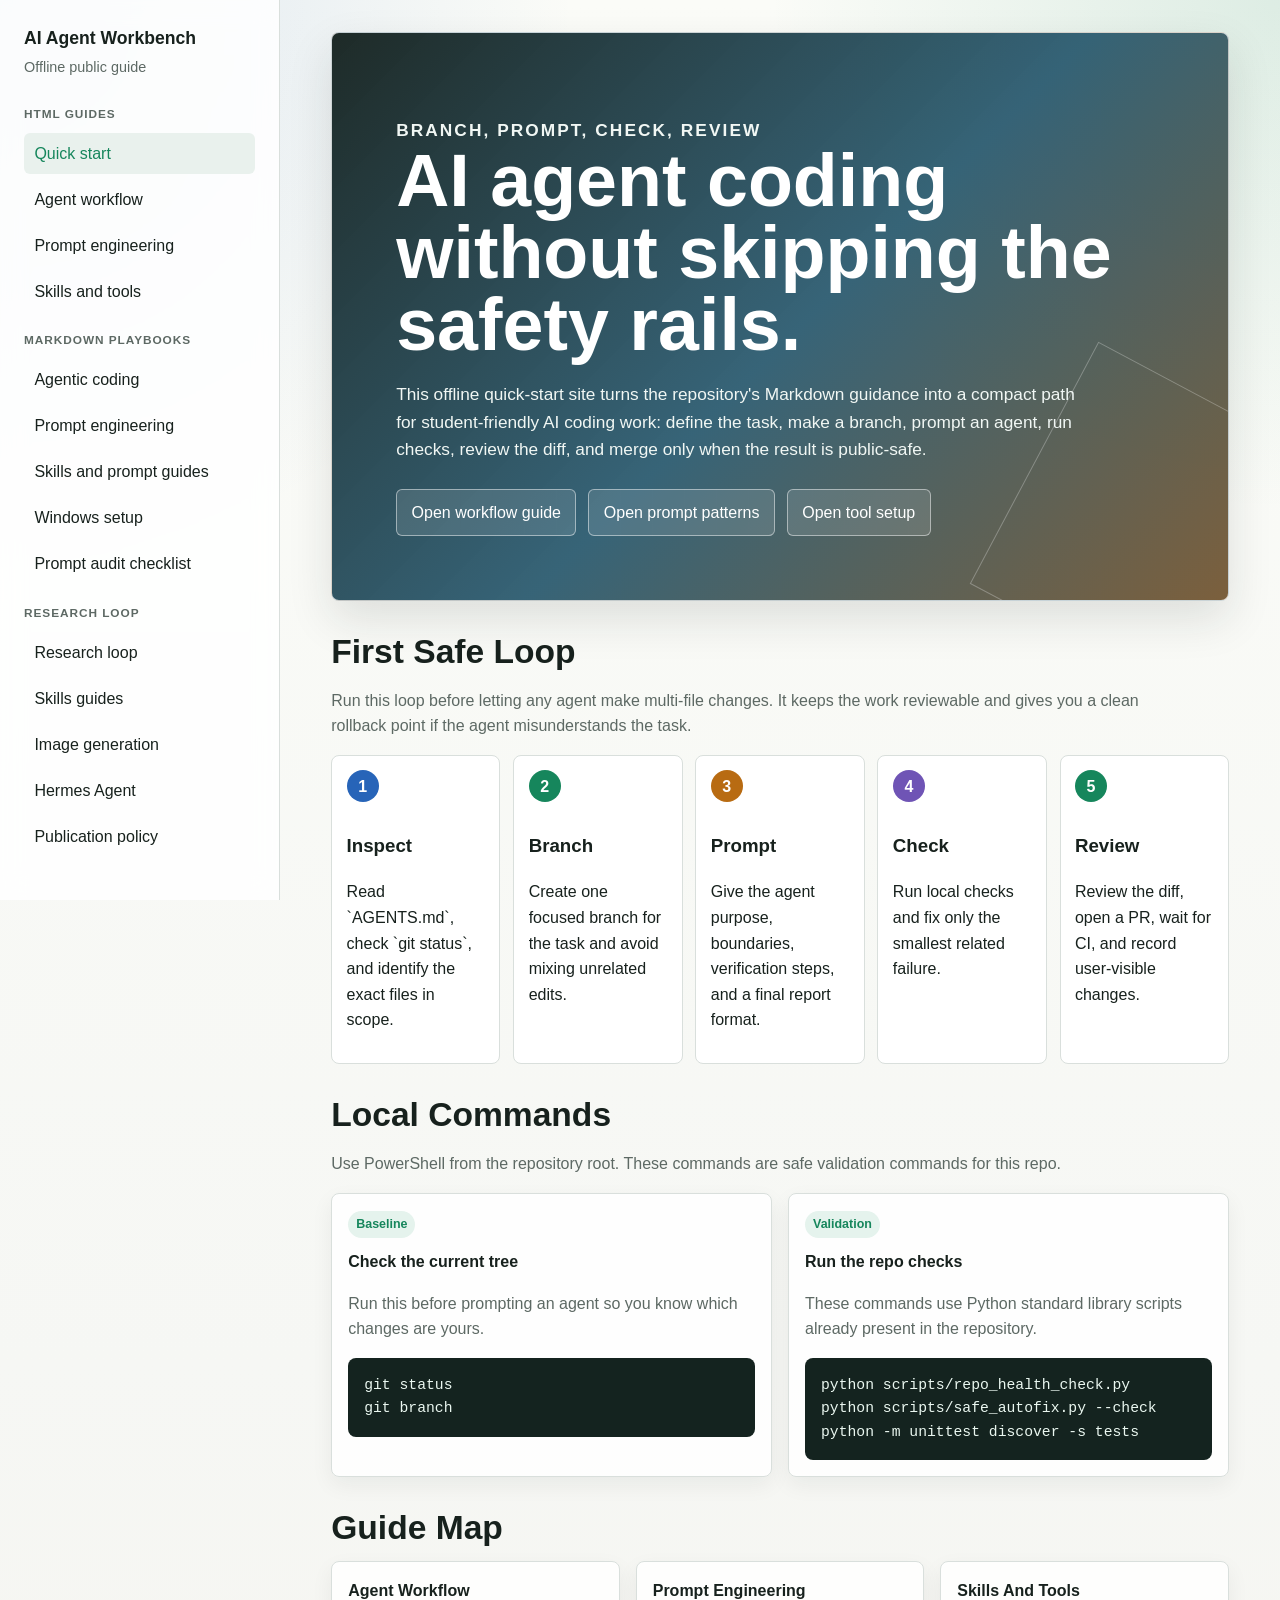
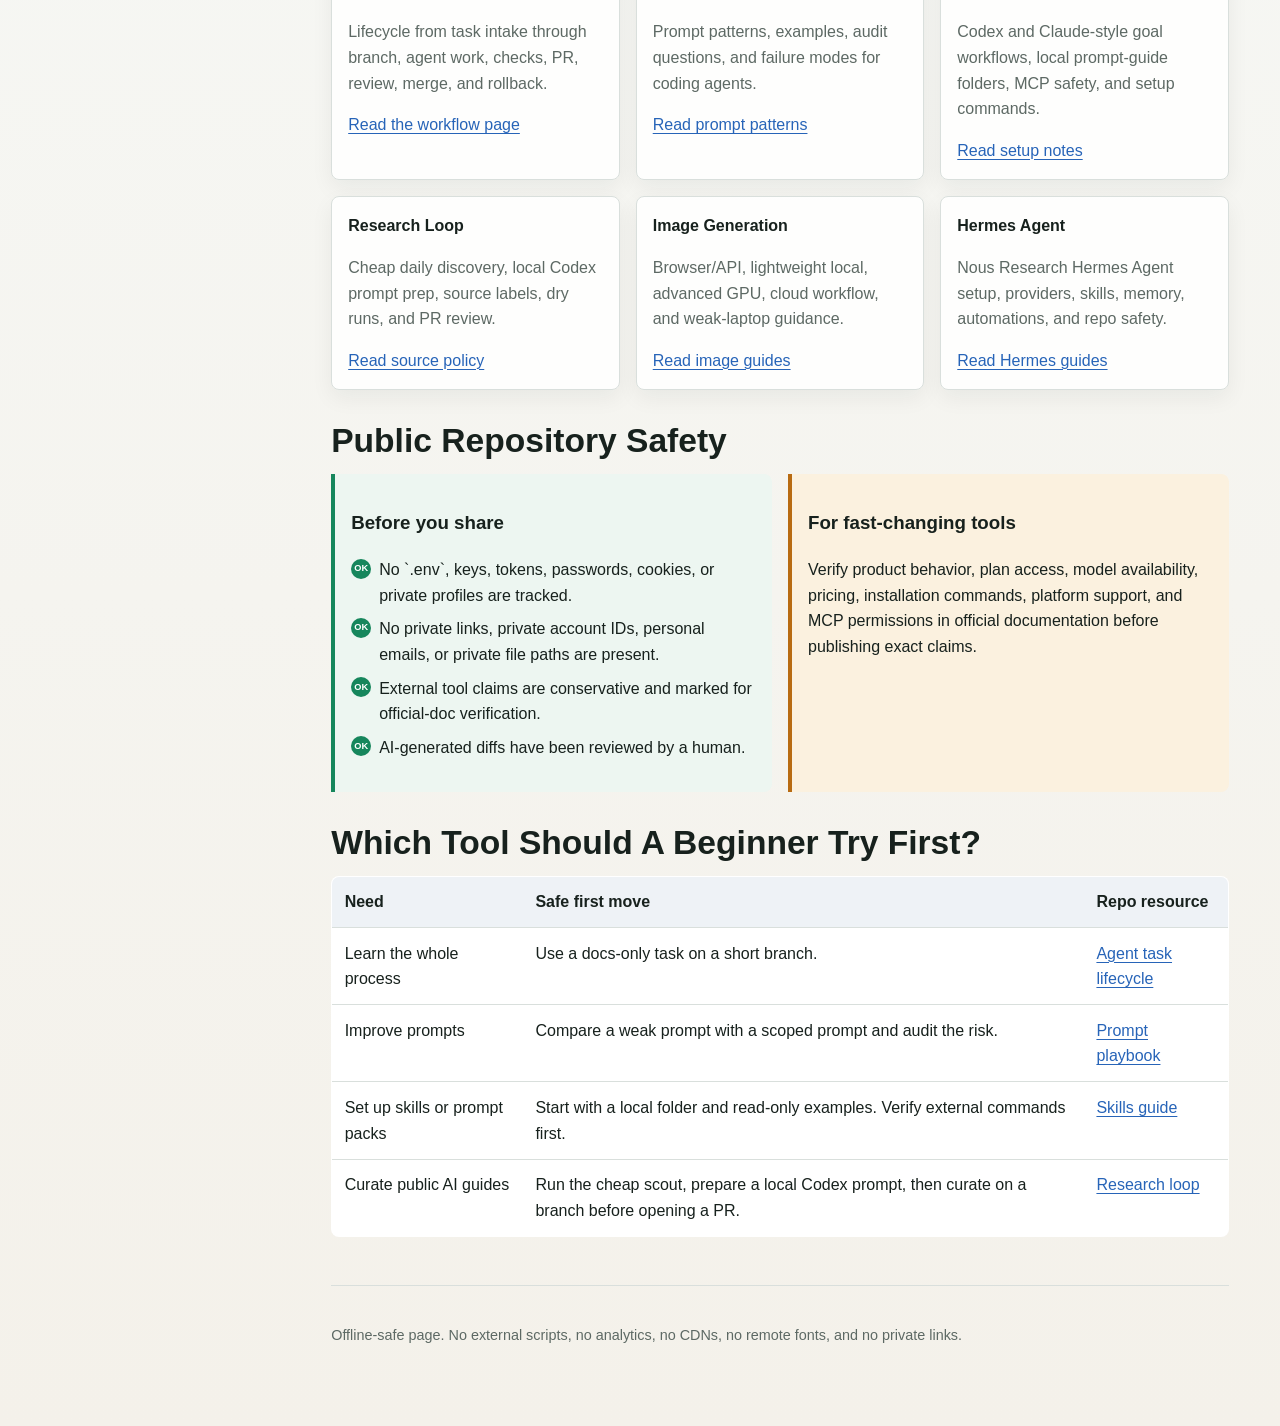
==== docs/site/index.html @ 507b93a9 "Add no-API-key research loop" ====
<!doctype html>
<html lang="en">
<head>
  <meta charset="utf-8">
  <meta name="viewport" content="width=device-width, initial-scale=1">
  <title>AI Agent Coding Workbench Quick Start</title>
  <link rel="stylesheet" href="styles.css">
</head>
<body>
  <a class="skip-link" href="#main">Skip to main content</a>
  <div class="layout">
    <aside class="sidebar">
      <div class="brand">
        <strong>AI Agent Workbench</strong>
        <span>Offline public guide</span>
      </div>
      <nav aria-label="Site pages">
        <div class="nav-group">
          <h2>HTML Guides</h2>
          <a class="active" href="index.html">Quick start</a>
          <a href="agent-workflow.html">Agent workflow</a>
          <a href="prompt-engineering.html">Prompt engineering</a>
          <a href="skills-and-tools.html">Skills and tools</a>
        </div>
        <div class="nav-group">
          <h2>Markdown Playbooks</h2>
          <a href="../guides/agentic-coding-playbook.md">Agentic coding</a>
          <a href="../guides/prompt-engineering-playbook.md">Prompt engineering</a>
          <a href="../guides/skills-and-prompt-guides.md">Skills and prompt guides</a>
          <a href="../guides/windows-setup-commands.md">Windows setup</a>
          <a href="../guides/prompt-audit-checklist.md">Prompt audit checklist</a>
        </div>
        <div class="nav-group">
          <h2>Research Loop</h2>
          <a href="../research/source-policy.md">Research loop</a>
          <a href="../skills/README.md">Skills guides</a>
          <a href="../image-generation/README.md">Image generation</a>
          <a href="../hermes/README.md">Hermes Agent</a>
          <a href="../publication-policy.md">Publication policy</a>
        </div>
      </nav>
    </aside>

    <main id="main" class="content">
      <header class="hero">
        <p class="eyebrow">Branch, prompt, check, review</p>
        <h1>AI agent coding without skipping the safety rails.</h1>
        <p>
          This offline quick-start site turns the repository's Markdown guidance into a compact path for
          student-friendly AI coding work: define the task, make a branch, prompt an agent, run checks,
          review the diff, and merge only when the result is public-safe.
        </p>
        <div class="hero-actions">
          <a class="button" href="agent-workflow.html">Open workflow guide</a>
          <a class="button" href="prompt-engineering.html">Open prompt patterns</a>
          <a class="button" href="skills-and-tools.html">Open tool setup</a>
        </div>
      </header>

      <section>
        <h2>First Safe Loop</h2>
        <p>
          Run this loop before letting any agent make multi-file changes. It keeps the work reviewable and
          gives you a clean rollback point if the agent misunderstands the task.
        </p>
        <div class="flow" aria-label="Safe agent workflow">
          <div class="step">
            <b>1</b>
            <h3>Inspect</h3>
            <p>Read `AGENTS.md`, check `git status`, and identify the exact files in scope.</p>
          </div>
          <div class="step">
            <b>2</b>
            <h3>Branch</h3>
            <p>Create one focused branch for the task and avoid mixing unrelated edits.</p>
          </div>
          <div class="step">
            <b>3</b>
            <h3>Prompt</h3>
            <p>Give the agent purpose, boundaries, verification steps, and a final report format.</p>
          </div>
          <div class="step">
            <b>4</b>
            <h3>Check</h3>
            <p>Run local checks and fix only the smallest related failure.</p>
          </div>
          <div class="step">
            <b>5</b>
            <h3>Review</h3>
            <p>Review the diff, open a PR, wait for CI, and record user-visible changes.</p>
          </div>
        </div>
      </section>

      <section>
        <h2>Local Commands</h2>
        <p>Use PowerShell from the repository root. These commands are safe validation commands for this repo.</p>
        <div class="grid">
          <article class="card wide">
            <span class="tag">Baseline</span>
            <h3>Check the current tree</h3>
            <p>Run this before prompting an agent so you know which changes are yours.</p>
            <pre><code>git status
git branch</code></pre>
          </article>
          <article class="card wide">
            <span class="tag">Validation</span>
            <h3>Run the repo checks</h3>
            <p>These commands use Python standard library scripts already present in the repository.</p>
            <pre><code>python scripts/repo_health_check.py
python scripts/safe_autofix.py --check
python -m unittest discover -s tests</code></pre>
          </article>
        </div>
      </section>

      <section>
        <h2>Guide Map</h2>
        <div class="grid">
          <article class="card">
            <h3>Agent Workflow</h3>
            <p>Lifecycle from task intake through branch, agent work, checks, PR, review, merge, and rollback.</p>
            <a href="agent-workflow.html">Read the workflow page</a>
          </article>
          <article class="card">
            <h3>Prompt Engineering</h3>
            <p>Prompt patterns, examples, audit questions, and failure modes for coding agents.</p>
            <a href="prompt-engineering.html">Read prompt patterns</a>
          </article>
          <article class="card">
            <h3>Skills And Tools</h3>
            <p>Codex and Claude-style goal workflows, local prompt-guide folders, MCP safety, and setup commands.</p>
            <a href="skills-and-tools.html">Read setup notes</a>
          </article>
          <article class="card">
            <h3>Research Loop</h3>
            <p>Cheap daily discovery, local Codex prompt prep, source labels, dry runs, and PR review.</p>
            <a href="../research/source-policy.md">Read source policy</a>
          </article>
          <article class="card">
            <h3>Image Generation</h3>
            <p>Browser/API, lightweight local, advanced GPU, cloud workflow, and weak-laptop guidance.</p>
            <a href="../image-generation/README.md">Read image guides</a>
          </article>
          <article class="card">
            <h3>Hermes Agent</h3>
            <p>Nous Research Hermes Agent setup, providers, skills, memory, automations, and repo safety.</p>
            <a href="../hermes/README.md">Read Hermes guides</a>
          </article>
        </div>
      </section>

      <section>
        <h2>Public Repository Safety</h2>
        <div class="two-col">
          <div class="callout">
            <h3>Before you share</h3>
            <ul class="checklist">
              <li>No `.env`, keys, tokens, passwords, cookies, or private profiles are tracked.</li>
              <li>No private links, private account IDs, personal emails, or private file paths are present.</li>
              <li>External tool claims are conservative and marked for official-doc verification.</li>
              <li>AI-generated diffs have been reviewed by a human.</li>
            </ul>
          </div>
          <div class="callout warning">
            <h3>For fast-changing tools</h3>
            <p>
              Verify product behavior, plan access, model availability, pricing, installation commands,
              platform support, and MCP permissions in official documentation before publishing exact claims.
            </p>
          </div>
        </div>
      </section>

      <section>
        <h2>Which Tool Should A Beginner Try First?</h2>
        <table>
          <thead>
            <tr>
              <th>Need</th>
              <th>Safe first move</th>
              <th>Repo resource</th>
            </tr>
          </thead>
          <tbody>
            <tr>
              <td>Learn the whole process</td>
              <td>Use a docs-only task on a short branch.</td>
              <td><a href="../workflows/agent-task-lifecycle.md">Agent task lifecycle</a></td>
            </tr>
            <tr>
              <td>Improve prompts</td>
              <td>Compare a weak prompt with a scoped prompt and audit the risk.</td>
              <td><a href="../guides/prompt-engineering-playbook.md">Prompt playbook</a></td>
            </tr>
            <tr>
              <td>Set up skills or prompt packs</td>
              <td>Start with a local folder and read-only examples. Verify external commands first.</td>
              <td><a href="../guides/skills-and-prompt-guides.md">Skills guide</a></td>
            </tr>
            <tr>
              <td>Curate public AI guides</td>
              <td>Run the cheap scout, prepare a local Codex prompt, then curate on a branch before opening a PR.</td>
              <td><a href="../research/source-policy.md">Research loop</a></td>
            </tr>
          </tbody>
        </table>
      </section>

      <footer class="footer">
        <p>
          Offline-safe page. No external scripts, no analytics, no CDNs, no remote fonts, and no private links.
        </p>
      </footer>
    </main>
  </div>
</body>
</html>
---- docs/site/styles.css ----
:root {
  --bg: #f6f7f4;
  --surface: #ffffff;
  --surface-soft: #eef4f1;
  --ink: #17211d;
  --muted: #5d6964;
  --line: #d9dfdc;
  --blue: #2764b8;
  --green: #16865c;
  --amber: #b86b12;
  --rose: #b13f56;
  --violet: #6f54b5;
  --shadow: 0 18px 45px rgba(25, 35, 31, 0.12);
  --radius: 8px;
}

* {
  box-sizing: border-box;
}

html {
  scroll-behavior: smooth;
}

body {
  margin: 0;
  color: var(--ink);
  background:
    radial-gradient(circle at top left, rgba(39, 100, 184, 0.14), transparent 36rem),
    radial-gradient(circle at top right, rgba(22, 134, 92, 0.13), transparent 32rem),
    linear-gradient(180deg, #fbfcf8 0%, var(--bg) 45%, #f4f1ea 100%);
  font-family: "Segoe UI", Arial, sans-serif;
  line-height: 1.6;
}

a {
  color: var(--blue);
  text-decoration-thickness: 0.08em;
  text-underline-offset: 0.18em;
}

a:hover {
  color: var(--violet);
}

.skip-link {
  position: absolute;
  left: 1rem;
  top: -4rem;
  padding: 0.6rem 0.9rem;
  background: var(--ink);
  color: white;
  border-radius: 6px;
  z-index: 10;
}

.skip-link:focus {
  top: 1rem;
}

.layout {
  display: grid;
  grid-template-columns: 280px minmax(0, 1fr);
  min-height: 100vh;
}

.sidebar {
  position: sticky;
  top: 0;
  height: 100vh;
  padding: 1.5rem;
  background: rgba(255, 255, 255, 0.86);
  border-right: 1px solid var(--line);
  backdrop-filter: blur(12px);
  overflow-y: auto;
}

.brand {
  display: grid;
  gap: 0.25rem;
  margin-bottom: 1.6rem;
}

.brand strong {
  font-size: 1.1rem;
  letter-spacing: 0;
}

.brand span {
  color: var(--muted);
  font-size: 0.9rem;
}

.nav-group {
  margin: 1.2rem 0;
}

.nav-group h2 {
  margin: 0 0 0.55rem;
  color: var(--muted);
  font-size: 0.74rem;
  letter-spacing: 0.08em;
  text-transform: uppercase;
}

.nav-group a {
  display: block;
  margin: 0.28rem 0;
  padding: 0.5rem 0.65rem;
  color: var(--ink);
  border-radius: 6px;
  text-decoration: none;
}

.nav-group a:hover,
.nav-group a.active {
  background: #e9f1ed;
  color: var(--green);
}

.content {
  width: min(1120px, 100%);
  padding: 2rem clamp(1.1rem, 4vw, 3.5rem) 4rem;
}

.hero {
  position: relative;
  overflow: hidden;
  min-height: 340px;
  padding: clamp(2rem, 5vw, 4.2rem);
  border: 1px solid rgba(255, 255, 255, 0.72);
  border-radius: var(--radius);
  color: white;
  background:
    linear-gradient(135deg, rgba(18, 31, 28, 0.95), rgba(33, 83, 105, 0.9) 52%, rgba(109, 78, 40, 0.9)),
    repeating-linear-gradient(90deg, rgba(255, 255, 255, 0.08) 0 1px, transparent 1px 32px);
  box-shadow: var(--shadow);
}

.hero::after {
  content: "";
  position: absolute;
  inset: auto -4rem -4rem auto;
  width: 17rem;
  height: 17rem;
  border: 1px solid rgba(255, 255, 255, 0.28);
  transform: rotate(28deg);
}

.eyebrow {
  margin: 0 0 0.85rem;
  color: #d6eadf;
  font-size: 0.78rem;
  font-weight: 700;
  letter-spacing: 0.12em;
  text-transform: uppercase;
}

.hero h1 {
  max-width: 760px;
  margin: 0;
  font-size: clamp(2.15rem, 6vw, 4.6rem);
  line-height: 0.98;
  letter-spacing: 0;
}

.hero p {
  max-width: 700px;
  margin: 1.25rem 0 0;
  color: #f1f7f4;
  font-size: 1.08rem;
}

.hero-actions {
  display: flex;
  flex-wrap: wrap;
  gap: 0.75rem;
  margin-top: 1.6rem;
}

.button {
  display: inline-flex;
  align-items: center;
  min-height: 42px;
  padding: 0.6rem 0.9rem;
  border: 1px solid rgba(255, 255, 255, 0.48);
  border-radius: 6px;
  color: white;
  text-decoration: none;
  background: rgba(255, 255, 255, 0.12);
}

.button:hover {
  color: white;
  background: rgba(255, 255, 255, 0.2);
}

section {
  margin-top: 2rem;
}

section > h2 {
  margin: 0 0 0.8rem;
  font-size: clamp(1.45rem, 3vw, 2.1rem);
  line-height: 1.15;
}

section > p {
  max-width: 820px;
  color: var(--muted);
}

.grid {
  display: grid;
  grid-template-columns: repeat(12, 1fr);
  gap: 1rem;
}

.card {
  grid-column: span 4;
  padding: 1rem;
  border: 1px solid var(--line);
  border-radius: var(--radius);
  background: rgba(255, 255, 255, 0.88);
  box-shadow: 0 8px 22px rgba(25, 35, 31, 0.06);
}

.card.wide {
  grid-column: span 6;
}

.card.full {
  grid-column: 1 / -1;
}

.card h3 {
  margin: 0 0 0.55rem;
  font-size: 1rem;
}

.card p,
.card li {
  color: var(--muted);
}

.tag {
  display: inline-flex;
  align-items: center;
  margin-bottom: 0.7rem;
  padding: 0.2rem 0.5rem;
  border-radius: 999px;
  color: var(--green);
  background: #e5f3ed;
  font-size: 0.78rem;
  font-weight: 700;
}

.callout {
  padding: 1rem;
  border-left: 4px solid var(--green);
  border-radius: 0 var(--radius) var(--radius) 0;
  background: #edf6f1;
}

.callout.warning {
  border-left-color: var(--amber);
  background: #fbf1df;
}

.callout.danger {
  border-left-color: var(--rose);
  background: #fae9ed;
}

.flow {
  display: grid;
  grid-template-columns: repeat(5, minmax(0, 1fr));
  gap: 0.8rem;
  margin-top: 1rem;
}

.step {
  min-height: 130px;
  padding: 0.9rem;
  border: 1px solid var(--line);
  border-radius: var(--radius);
  background: var(--surface);
}

.step b {
  display: inline-flex;
  width: 2rem;
  height: 2rem;
  align-items: center;
  justify-content: center;
  margin-bottom: 0.6rem;
  border-radius: 50%;
  color: white;
  background: var(--blue);
}

.step:nth-child(2) b,
.step:nth-child(5) b {
  background: var(--green);
}

.step:nth-child(3) b {
  background: var(--amber);
}

.step:nth-child(4) b {
  background: var(--violet);
}

.checklist {
  display: grid;
  gap: 0.5rem;
  padding: 0;
  list-style: none;
}

.checklist li {
  padding-left: 1.75rem;
  position: relative;
}

.checklist li::before {
  content: "OK";
  position: absolute;
  left: 0;
  top: 0.1rem;
  width: 1.25rem;
  height: 1.25rem;
  border-radius: 50%;
  color: white;
  background: var(--green);
  font-size: 0.58rem;
  font-weight: 700;
  display: inline-flex;
  align-items: center;
  justify-content: center;
}

table {
  width: 100%;
  border-collapse: collapse;
  overflow: hidden;
  border: 1px solid var(--line);
  border-radius: var(--radius);
  background: var(--surface);
}

th,
td {
  padding: 0.78rem;
  border-bottom: 1px solid var(--line);
  text-align: left;
  vertical-align: top;
}

th {
  background: #eef2f6;
  color: var(--ink);
}

tr:last-child td {
  border-bottom: 0;
}

pre {
  margin: 0.8rem 0 0;
  padding: 1rem;
  overflow-x: auto;
  border-radius: var(--radius);
  color: #eaf7f0;
  background: #14231f;
}

code {
  font-family: Consolas, "Courier New", monospace;
  font-size: 0.92em;
}

.command-title {
  margin: 0.75rem 0 -0.25rem;
  color: var(--muted);
  font-size: 0.84rem;
  font-weight: 700;
}

.two-col {
  display: grid;
  grid-template-columns: minmax(0, 1fr) minmax(0, 1fr);
  gap: 1rem;
}

.footer {
  margin-top: 3rem;
  padding-top: 1.5rem;
  border-top: 1px solid var(--line);
  color: var(--muted);
  font-size: 0.9rem;
}

@media (max-width: 880px) {
  .layout {
    display: block;
  }

  .sidebar {
    position: static;
    height: auto;
  }

  .content {
    padding-top: 1rem;
  }

  .card,
  .card.wide {
    grid-column: 1 / -1;
  }

  .flow,
  .two-col {
    grid-template-columns: 1fr;
  }
}
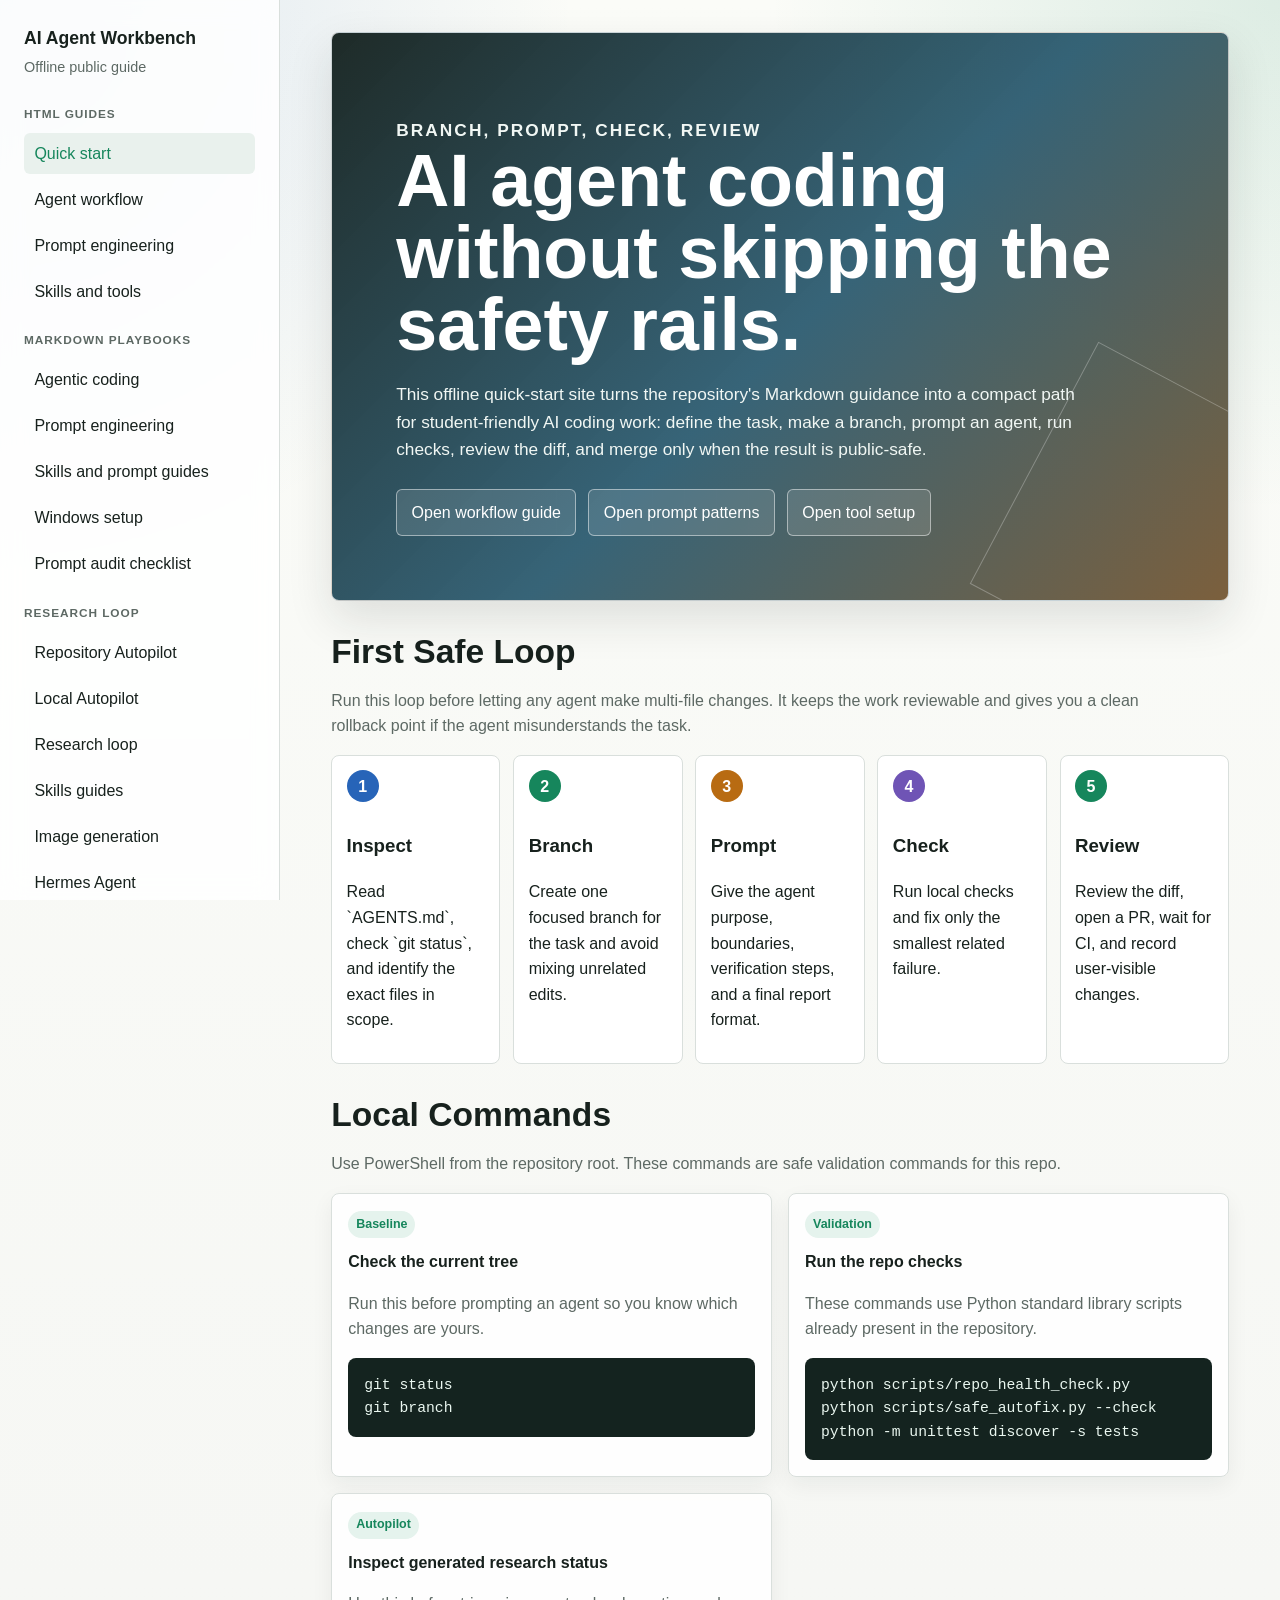
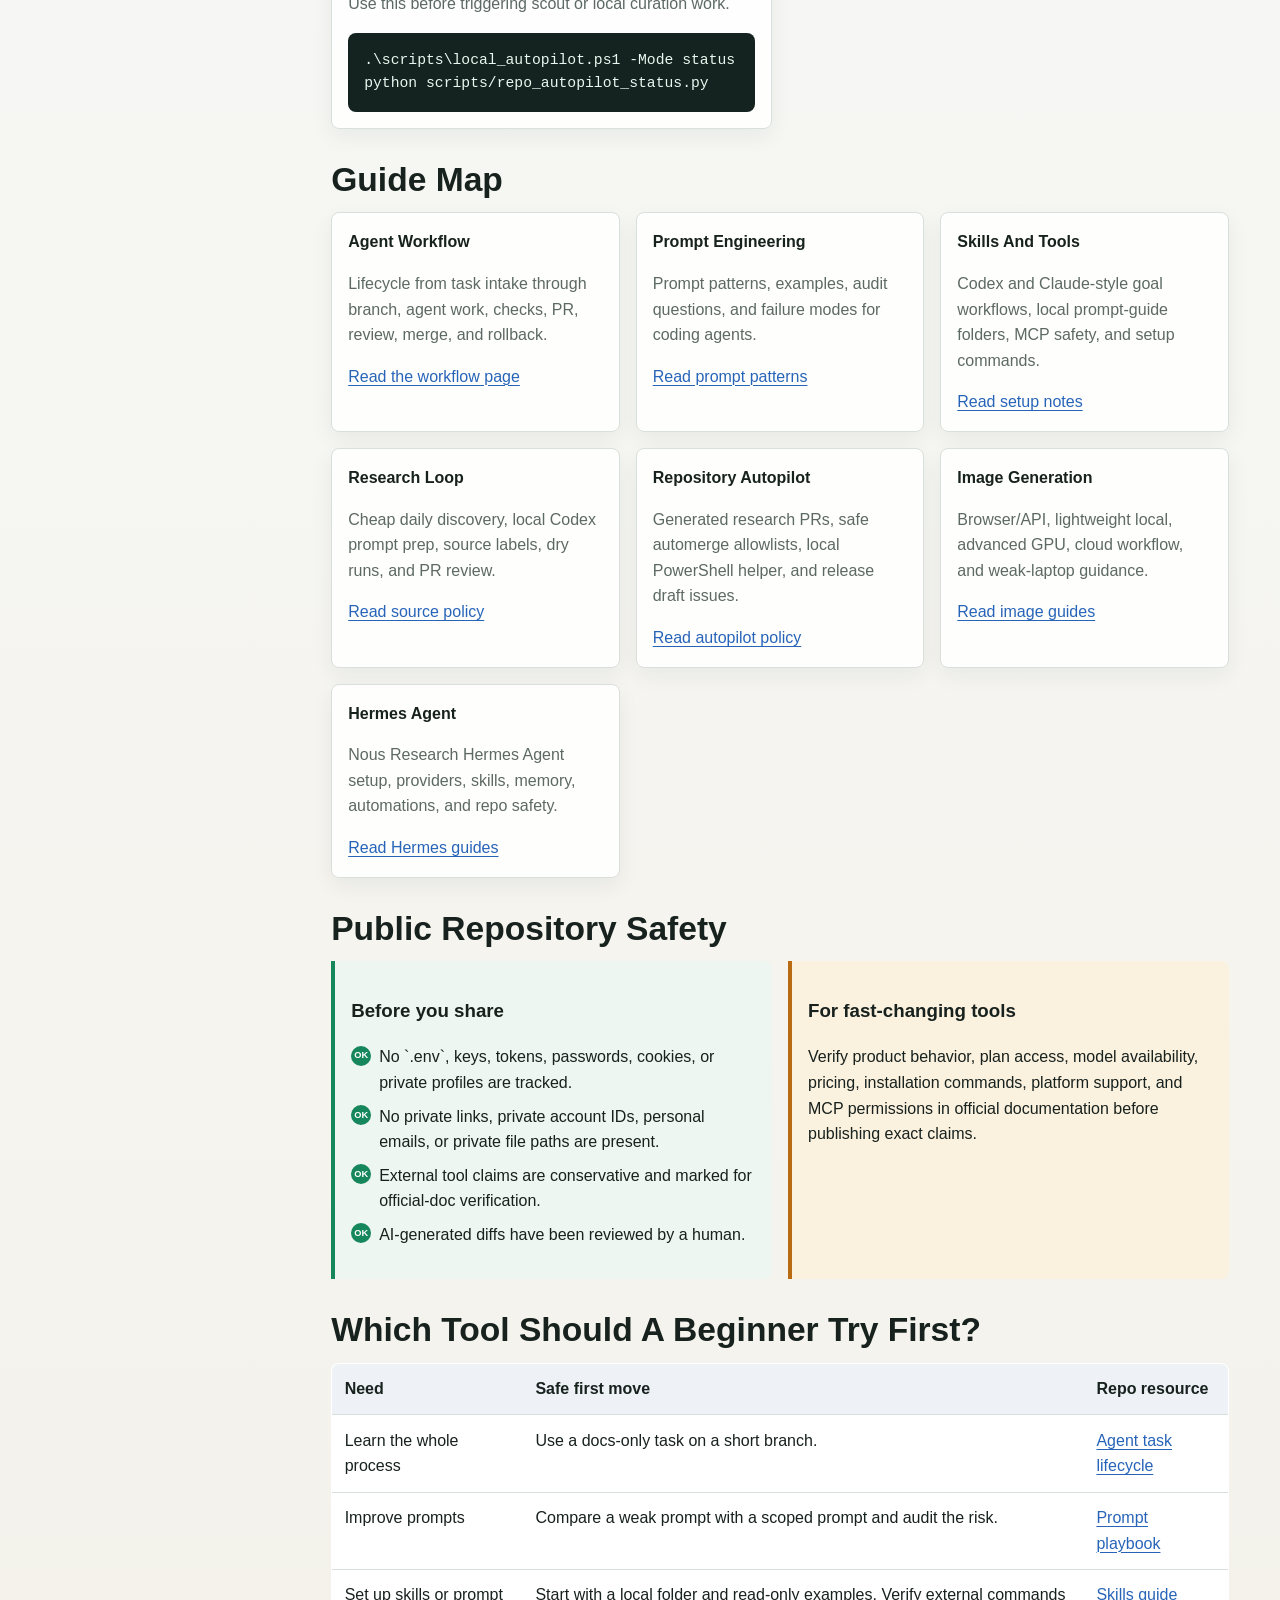
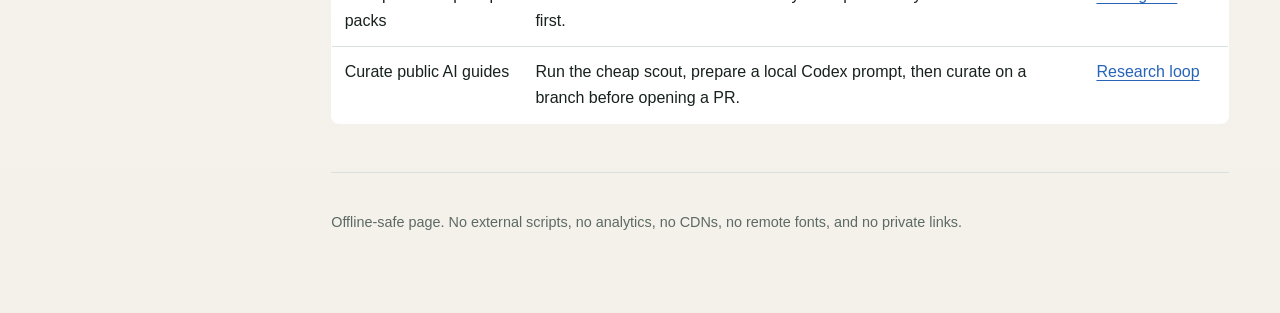
==== commit f87d30d5: "Add repository autopilot" ====
--- a/docs/site/index.html
+++ b/docs/site/index.html
@@ -32,6 +32,8 @@
         </div>
         <div class="nav-group">
           <h2>Research Loop</h2>
+          <a href="../automation/repository-autopilot.md">Repository Autopilot</a>
+          <a href="../automation/local-autopilot.md">Local Autopilot</a>
           <a href="../research/source-policy.md">Research loop</a>
           <a href="../skills/README.md">Skills guides</a>
           <a href="../image-generation/README.md">Image generation</a>
@@ -111,6 +113,13 @@
 python scripts/safe_autofix.py --check
 python -m unittest discover -s tests</code></pre>
           </article>
+          <article class="card wide">
+            <span class="tag">Autopilot</span>
+            <h3>Inspect generated research status</h3>
+            <p>Use this before triggering scout or local curation work.</p>
+            <pre><code>.\scripts\local_autopilot.ps1 -Mode status
+python scripts/repo_autopilot_status.py</code></pre>
+          </article>
         </div>
       </section>
 
@@ -136,6 +145,11 @@
             <h3>Research Loop</h3>
             <p>Cheap daily discovery, local Codex prompt prep, source labels, dry runs, and PR review.</p>
             <a href="../research/source-policy.md">Read source policy</a>
+          </article>
+          <article class="card">
+            <h3>Repository Autopilot</h3>
+            <p>Generated research PRs, safe automerge allowlists, local PowerShell helper, and release draft issues.</p>
+            <a href="../automation/repository-autopilot.md">Read autopilot policy</a>
           </article>
           <article class="card">
             <h3>Image Generation</h3>
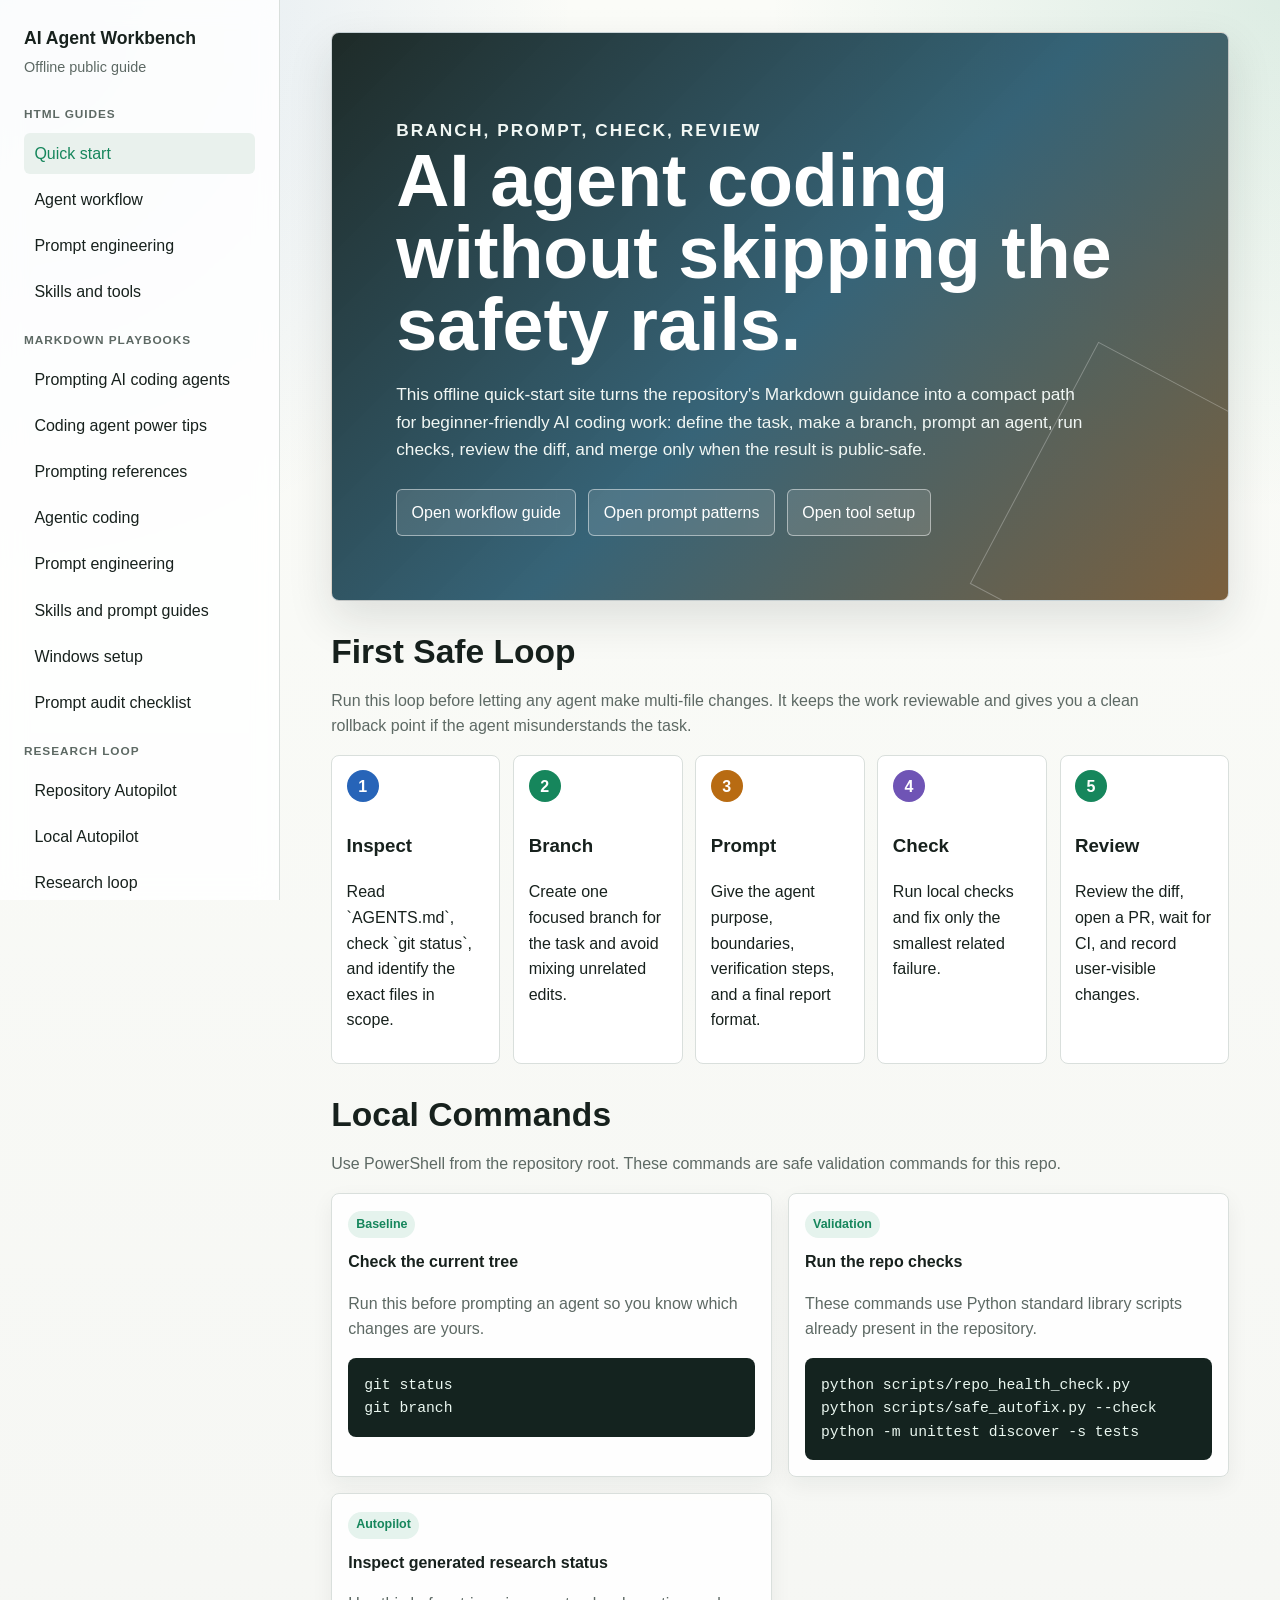
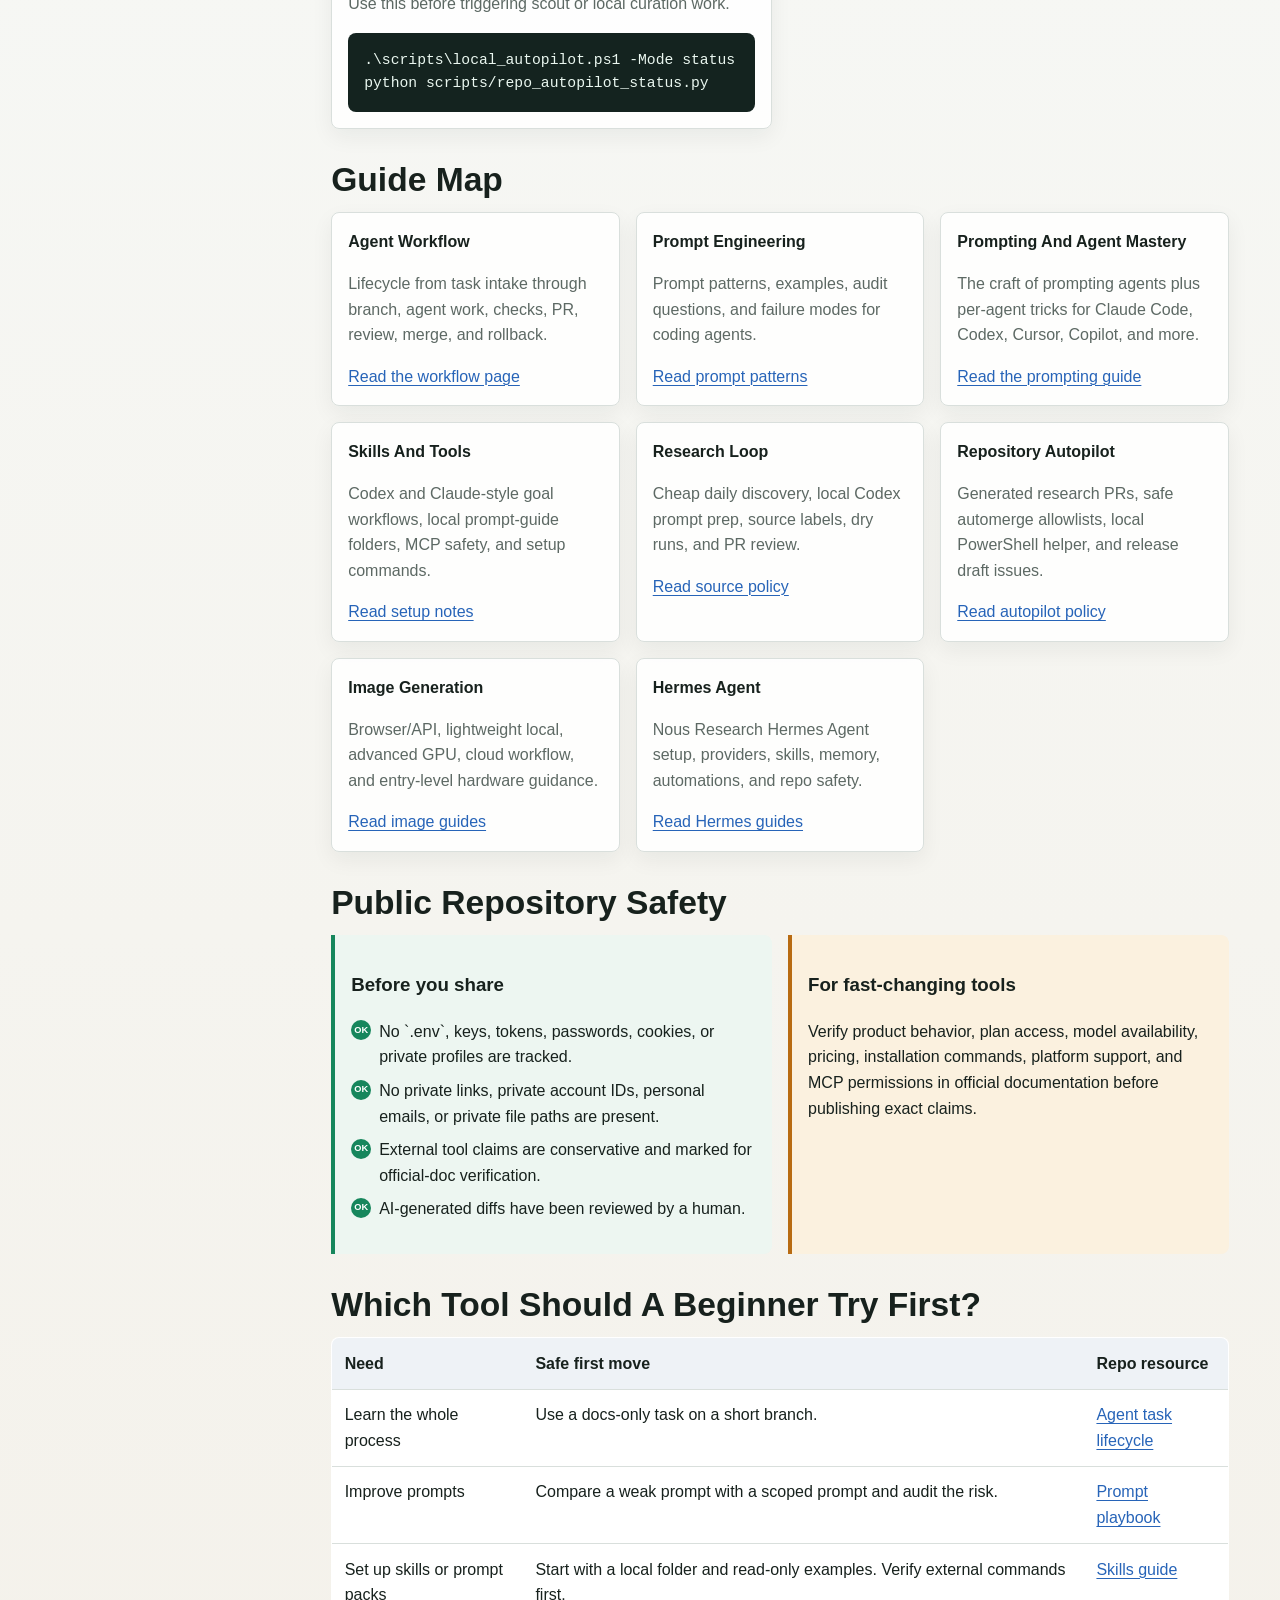
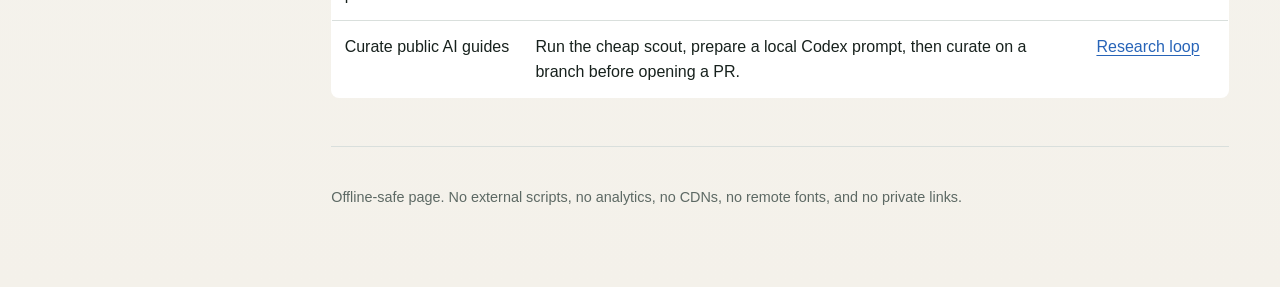
==== commit ceaab5ab: "Add prompting curriculum (craft, agent tips, references); fix /goal framing; de-personalize docs" ====
--- a/docs/site/index.html
+++ b/docs/site/index.html
@@ -24,6 +24,9 @@
         </div>
         <div class="nav-group">
           <h2>Markdown Playbooks</h2>
+          <a href="../guides/prompting-ai-coding-agents.md">Prompting AI coding agents</a>
+          <a href="../guides/coding-agent-power-tips.md">Coding agent power tips</a>
+          <a href="../guides/prompting-references.md">Prompting references</a>
           <a href="../guides/agentic-coding-playbook.md">Agentic coding</a>
           <a href="../guides/prompt-engineering-playbook.md">Prompt engineering</a>
           <a href="../guides/skills-and-prompt-guides.md">Skills and prompt guides</a>
@@ -49,7 +52,7 @@
         <h1>AI agent coding without skipping the safety rails.</h1>
         <p>
           This offline quick-start site turns the repository's Markdown guidance into a compact path for
-          student-friendly AI coding work: define the task, make a branch, prompt an agent, run checks,
+          beginner-friendly AI coding work: define the task, make a branch, prompt an agent, run checks,
           review the diff, and merge only when the result is public-safe.
         </p>
         <div class="hero-actions">
@@ -137,6 +140,11 @@
             <a href="prompt-engineering.html">Read prompt patterns</a>
           </article>
           <article class="card">
+            <h3>Prompting And Agent Mastery</h3>
+            <p>The craft of prompting agents plus per-agent tricks for Claude Code, Codex, Cursor, Copilot, and more.</p>
+            <a href="../guides/prompting-ai-coding-agents.md">Read the prompting guide</a>
+          </article>
+          <article class="card">
             <h3>Skills And Tools</h3>
             <p>Codex and Claude-style goal workflows, local prompt-guide folders, MCP safety, and setup commands.</p>
             <a href="skills-and-tools.html">Read setup notes</a>
@@ -153,7 +161,7 @@
           </article>
           <article class="card">
             <h3>Image Generation</h3>
-            <p>Browser/API, lightweight local, advanced GPU, cloud workflow, and weak-laptop guidance.</p>
+            <p>Browser/API, lightweight local, advanced GPU, cloud workflow, and entry-level hardware guidance.</p>
             <a href="../image-generation/README.md">Read image guides</a>
           </article>
           <article class="card">
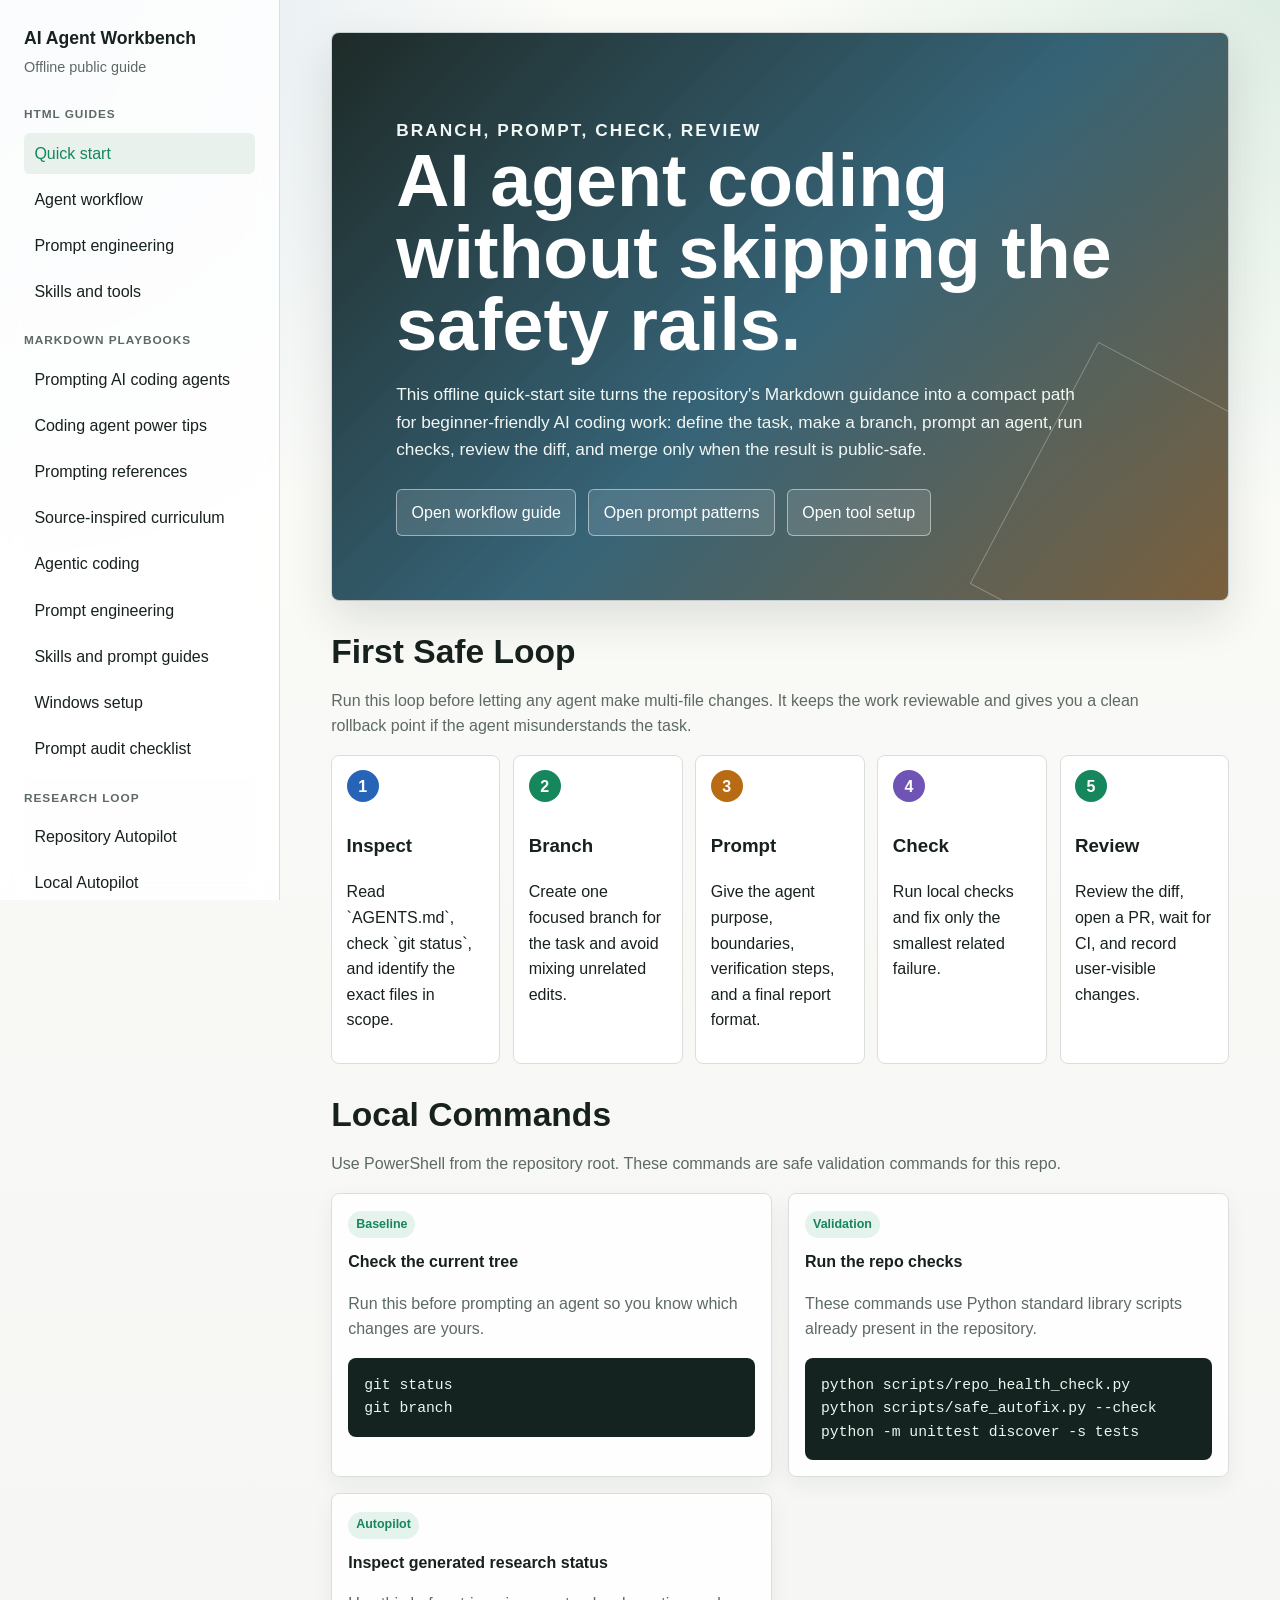
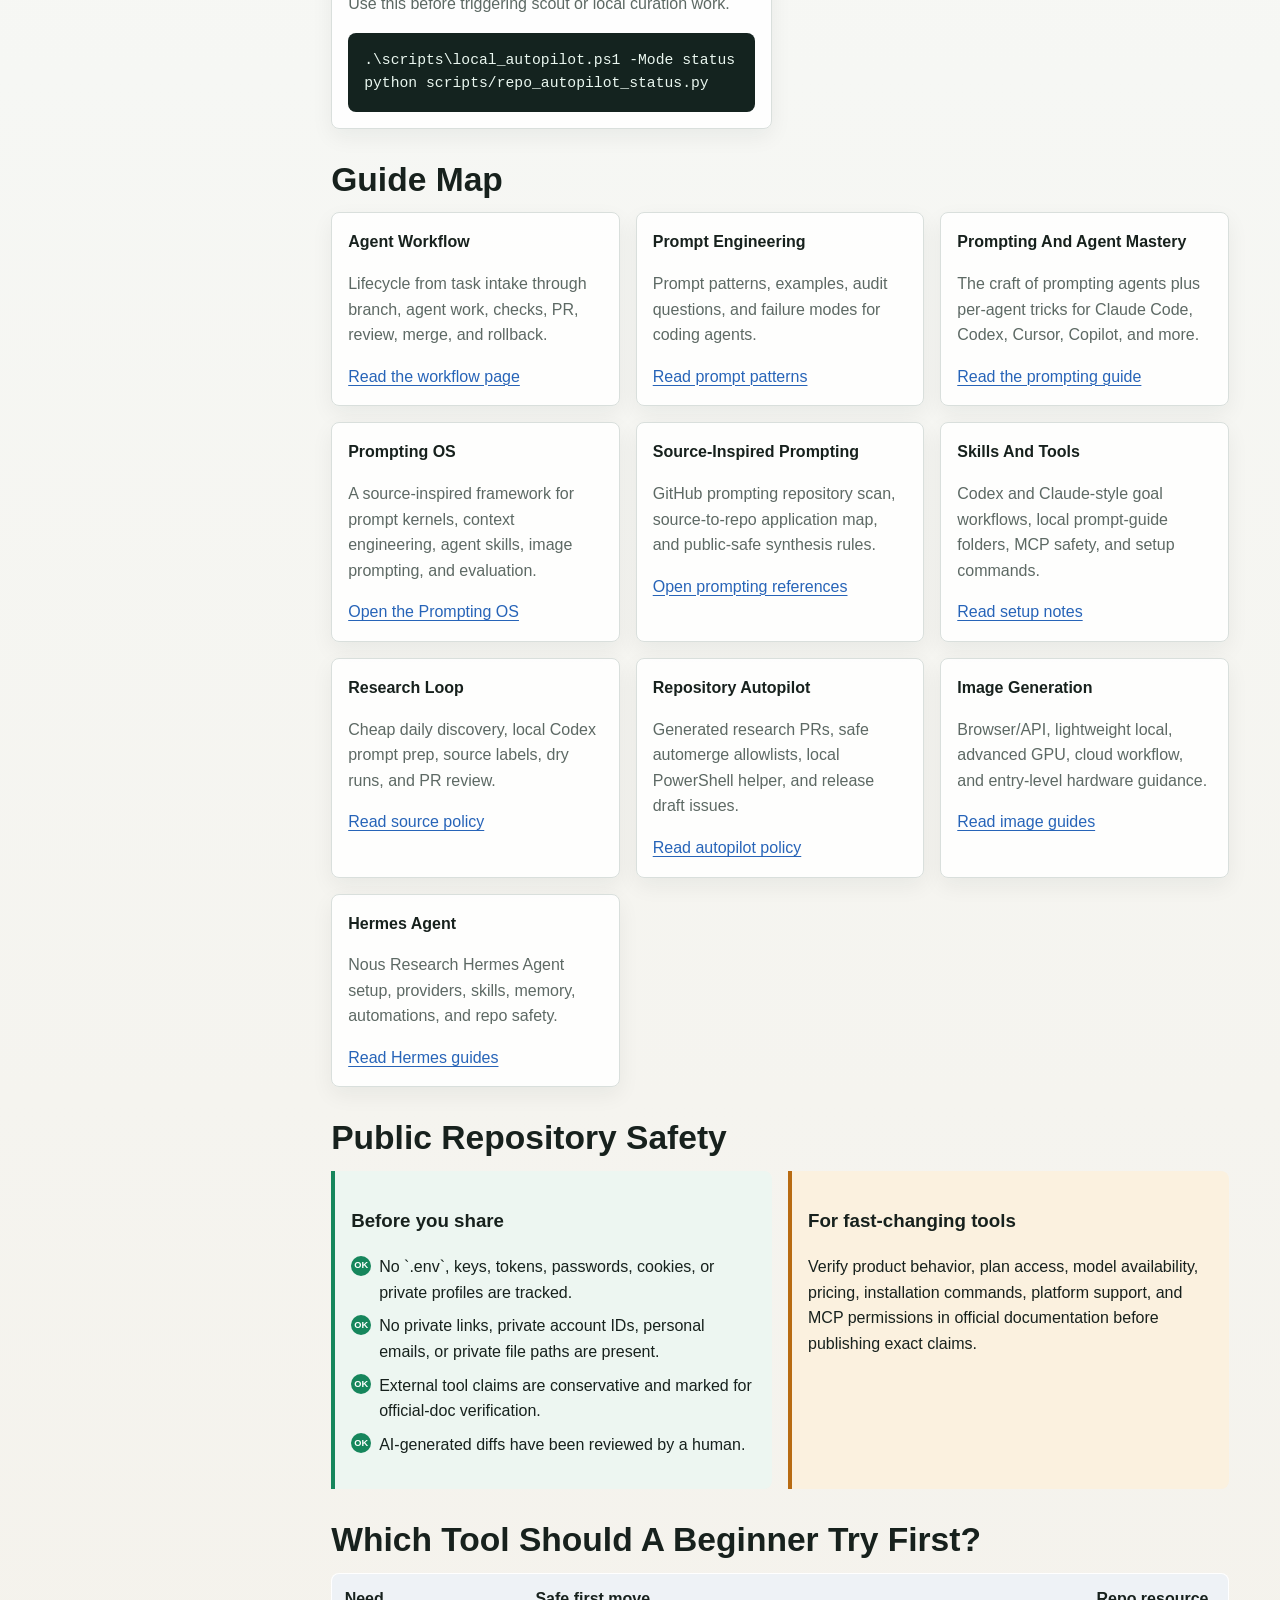
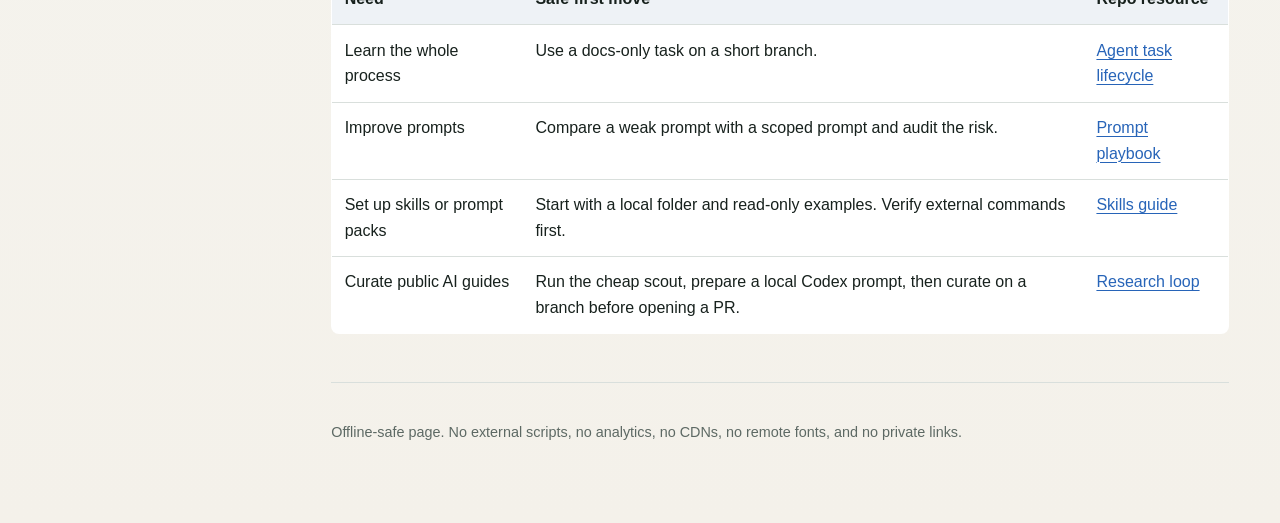
==== commit ca1e26cd: "docs: expand repository prompting workbench" ====
--- a/docs/site/index.html
+++ b/docs/site/index.html
@@ -27,6 +27,7 @@
           <a href="../guides/prompting-ai-coding-agents.md">Prompting AI coding agents</a>
           <a href="../guides/coding-agent-power-tips.md">Coding agent power tips</a>
           <a href="../guides/prompting-references.md">Prompting references</a>
+          <a href="../guides/source-inspired-prompting-curriculum.md">Source-inspired curriculum</a>
           <a href="../guides/agentic-coding-playbook.md">Agentic coding</a>
           <a href="../guides/prompt-engineering-playbook.md">Prompt engineering</a>
           <a href="../guides/skills-and-prompt-guides.md">Skills and prompt guides</a>
@@ -145,6 +146,16 @@
             <a href="../guides/prompting-ai-coding-agents.md">Read the prompting guide</a>
           </article>
           <article class="card">
+            <h3>Prompting OS</h3>
+            <p>A source-inspired framework for prompt kernels, context engineering, agent skills, image prompting, and evaluation.</p>
+            <a href="../prompting-os/README.md">Open the Prompting OS</a>
+          </article>
+          <article class="card">
+            <h3>Source-Inspired Prompting</h3>
+            <p>GitHub prompting repository scan, source-to-repo application map, and public-safe synthesis rules.</p>
+            <a href="../guides/prompting-references.md">Open prompting references</a>
+          </article>
+          <article class="card">
             <h3>Skills And Tools</h3>
             <p>Codex and Claude-style goal workflows, local prompt-guide folders, MCP safety, and setup commands.</p>
             <a href="skills-and-tools.html">Read setup notes</a>
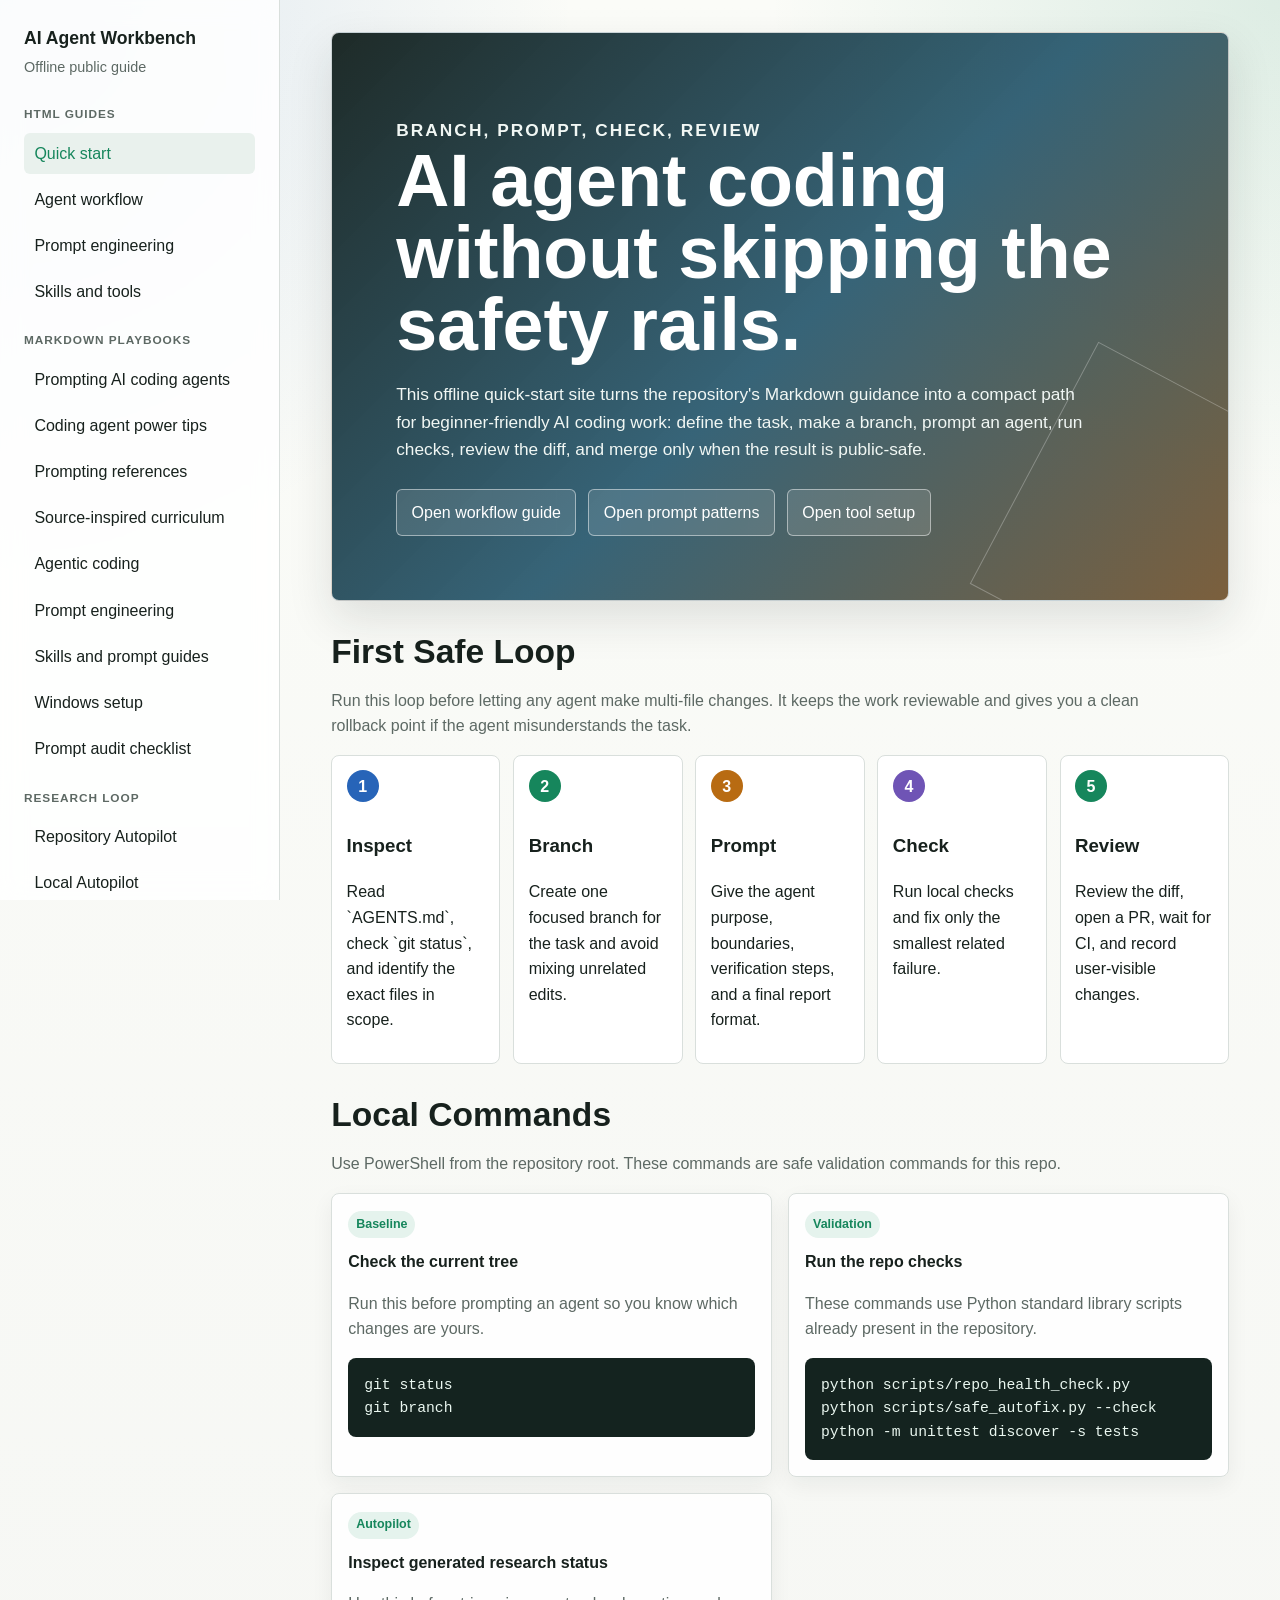
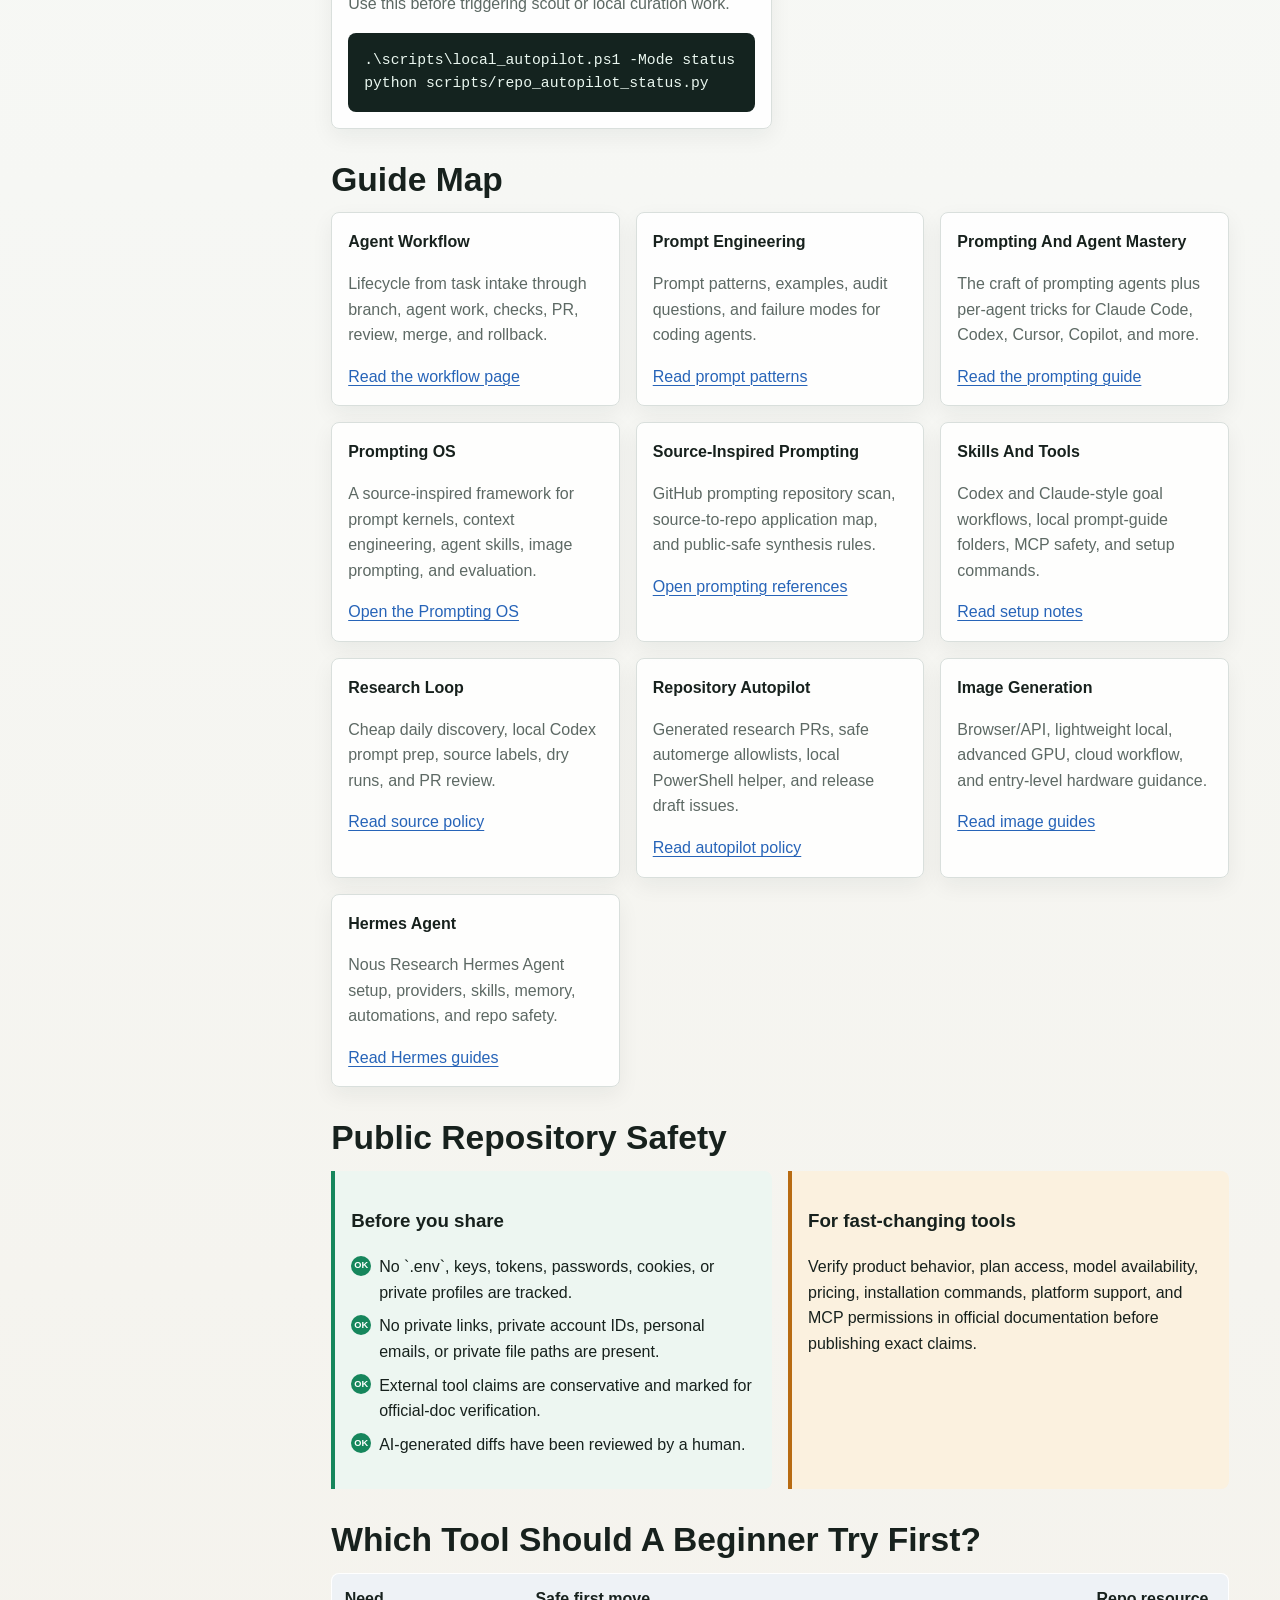
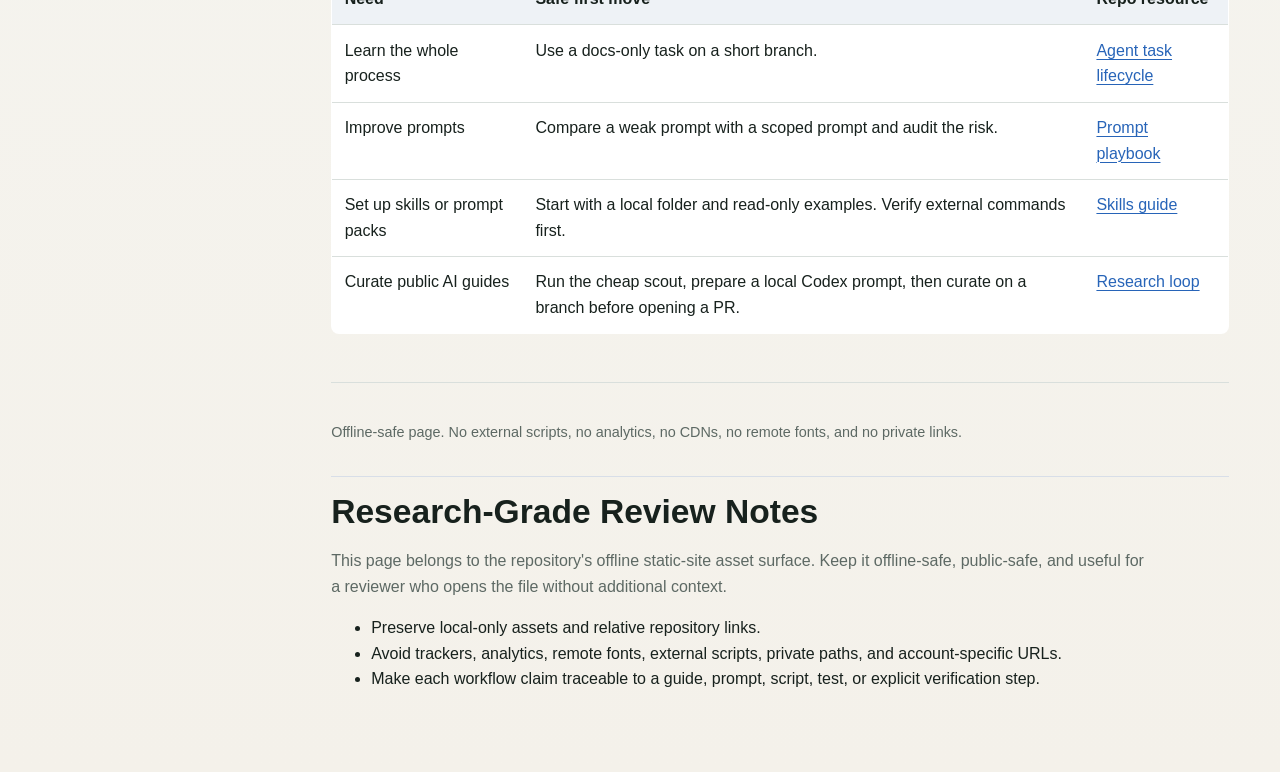
==== commit 3da4e098: "Expand repository documentation comprehensively" ====
--- a/docs/site/index.html
+++ b/docs/site/index.html
@@ -245,7 +245,24 @@
           Offline-safe page. No external scripts, no analytics, no CDNs, no remote fonts, and no private links.
         </p>
       </footer>
-    </main>
+
+  <!-- RESEARCH-GRADE-EXPANSION:BEGIN -->
+  <section class="research-grade-addendum">
+    <h2>Research-Grade Review Notes</h2>
+    <p>This page belongs to the repository's offline static-site asset surface. Keep it
+    offline-safe, public-safe, and useful for a reviewer who opens the file
+    without additional context.</p>
+    <ul>
+      <li>Preserve local-only assets and relative repository links.</li>
+      <li>Avoid trackers, analytics, remote fonts, external scripts, private
+      paths, and account-specific URLs.</li>
+      <li>Make each workflow claim traceable to a guide, prompt, script, test,
+      or explicit verification step.</li>
+    </ul>
+  </section>
+  <!-- RESEARCH-GRADE-EXPANSION:END -->
+
+</main>
   </div>
 </body>
 </html>
--- a/docs/site/styles.css
+++ b/docs/site/styles.css
@@ -426,3 +426,17 @@
     grid-template-columns: 1fr;
   }
 }
+
+/* RESEARCH-GRADE-EXPANSION:BEGIN
+Research-grade maintenance notes:
+- Role: offline static-site asset.
+- Keep the static site offline-safe: no remote fonts, trackers, analytics, CDNs, or external scripts.
+- CSS changes should preserve readable navigation, contrast, responsive layout, and local-only assets.
+- Pair visual changes with manual browser inspection or a clear review note.
+RESEARCH-GRADE-EXPANSION:END */
+
+.research-grade-addendum {
+  border-top: 1px solid #d8dee8;
+  margin-top: 2rem;
+  padding-top: 1rem;
+}
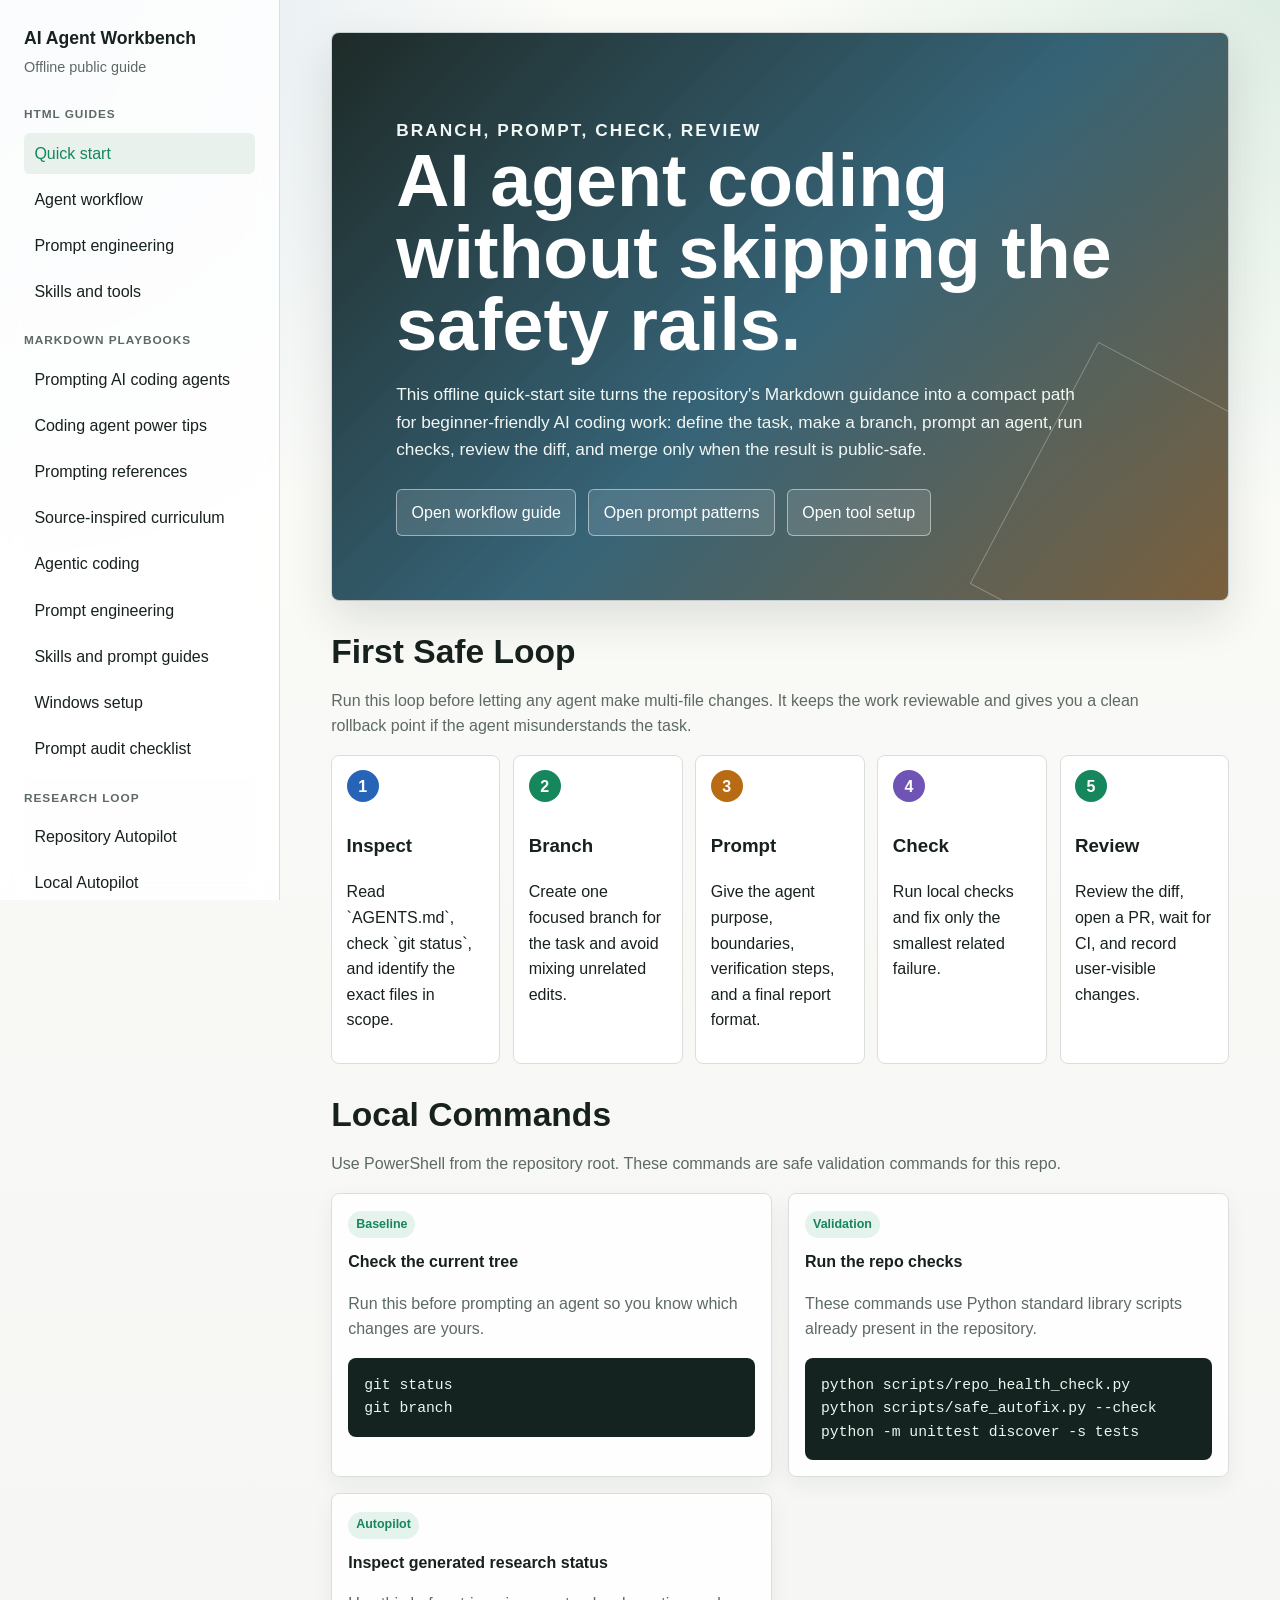
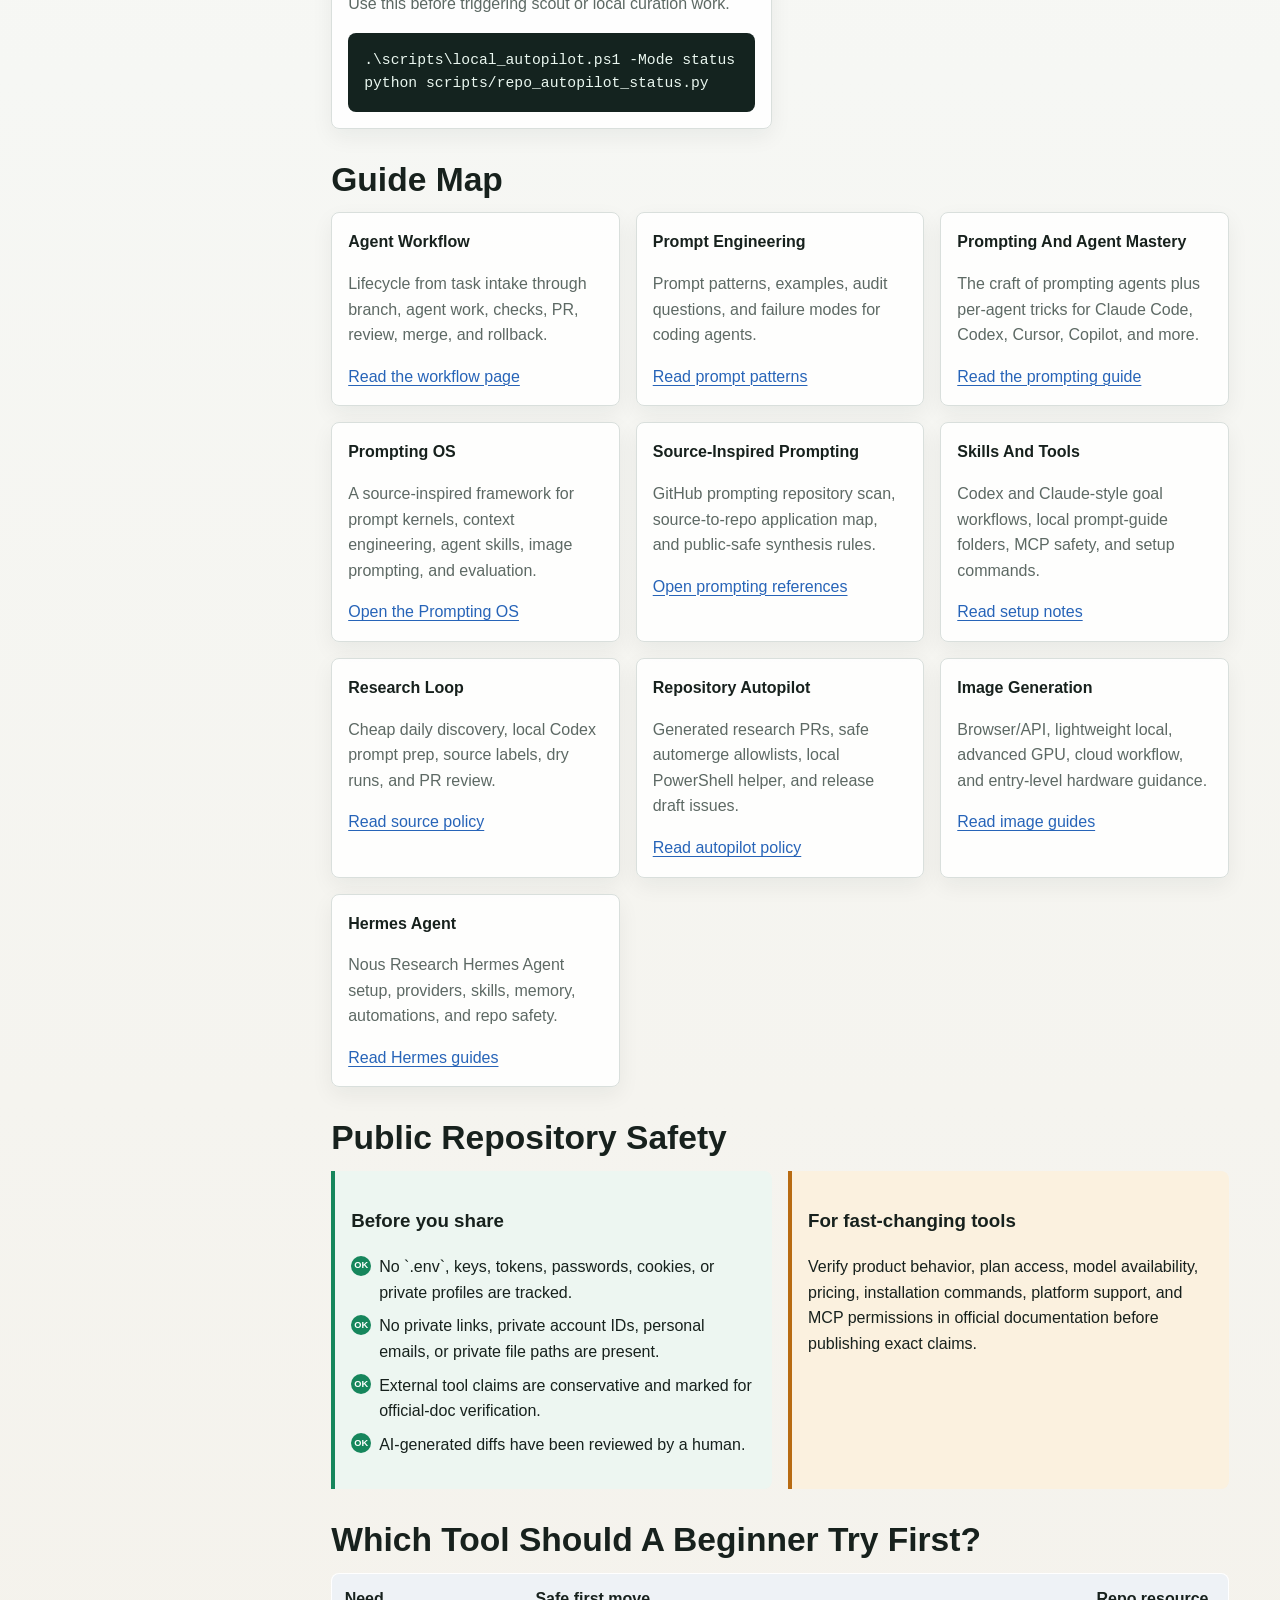
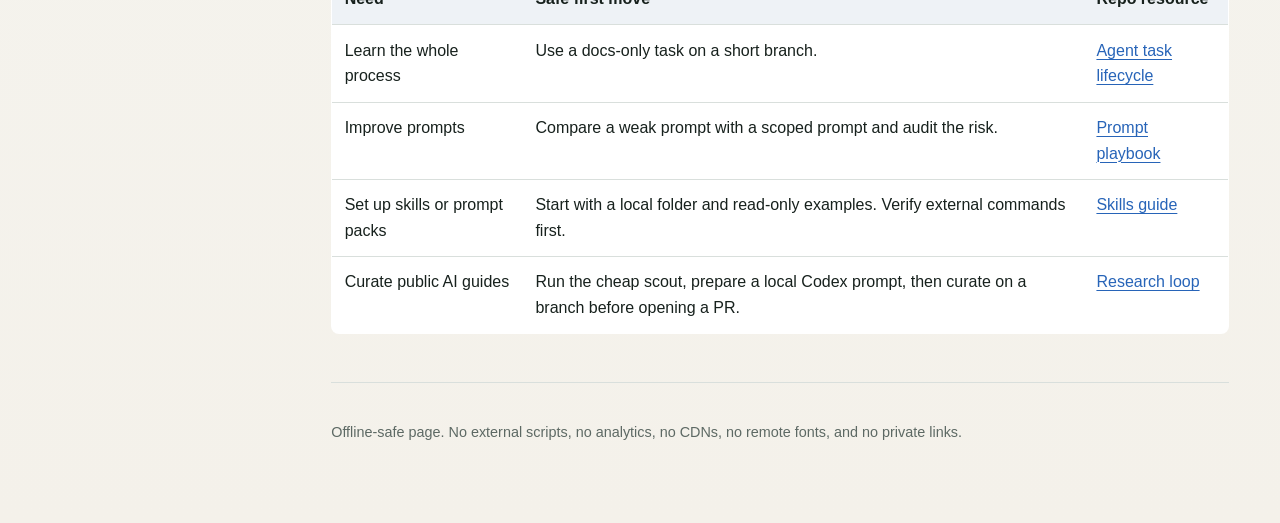
==== commit f42f62b0: "Strip RESEARCH-GRADE-EXPANSION boilerplate from 311 files Remove the byte-identical review addendum " ====
--- a/docs/site/index.html
+++ b/docs/site/index.html
@@ -246,22 +246,6 @@
         </p>
       </footer>
 
-  <!-- RESEARCH-GRADE-EXPANSION:BEGIN -->
-  <section class="research-grade-addendum">
-    <h2>Research-Grade Review Notes</h2>
-    <p>This page belongs to the repository's offline static-site asset surface. Keep it
-    offline-safe, public-safe, and useful for a reviewer who opens the file
-    without additional context.</p>
-    <ul>
-      <li>Preserve local-only assets and relative repository links.</li>
-      <li>Avoid trackers, analytics, remote fonts, external scripts, private
-      paths, and account-specific URLs.</li>
-      <li>Make each workflow claim traceable to a guide, prompt, script, test,
-      or explicit verification step.</li>
-    </ul>
-  </section>
-  <!-- RESEARCH-GRADE-EXPANSION:END -->
-
 </main>
   </div>
 </body>
--- a/docs/site/styles.css
+++ b/docs/site/styles.css
@@ -427,14 +427,6 @@
   }
 }
 
-/* RESEARCH-GRADE-EXPANSION:BEGIN
-Research-grade maintenance notes:
-- Role: offline static-site asset.
-- Keep the static site offline-safe: no remote fonts, trackers, analytics, CDNs, or external scripts.
-- CSS changes should preserve readable navigation, contrast, responsive layout, and local-only assets.
-- Pair visual changes with manual browser inspection or a clear review note.
-RESEARCH-GRADE-EXPANSION:END */
-
 .research-grade-addendum {
   border-top: 1px solid #d8dee8;
   margin-top: 2rem;
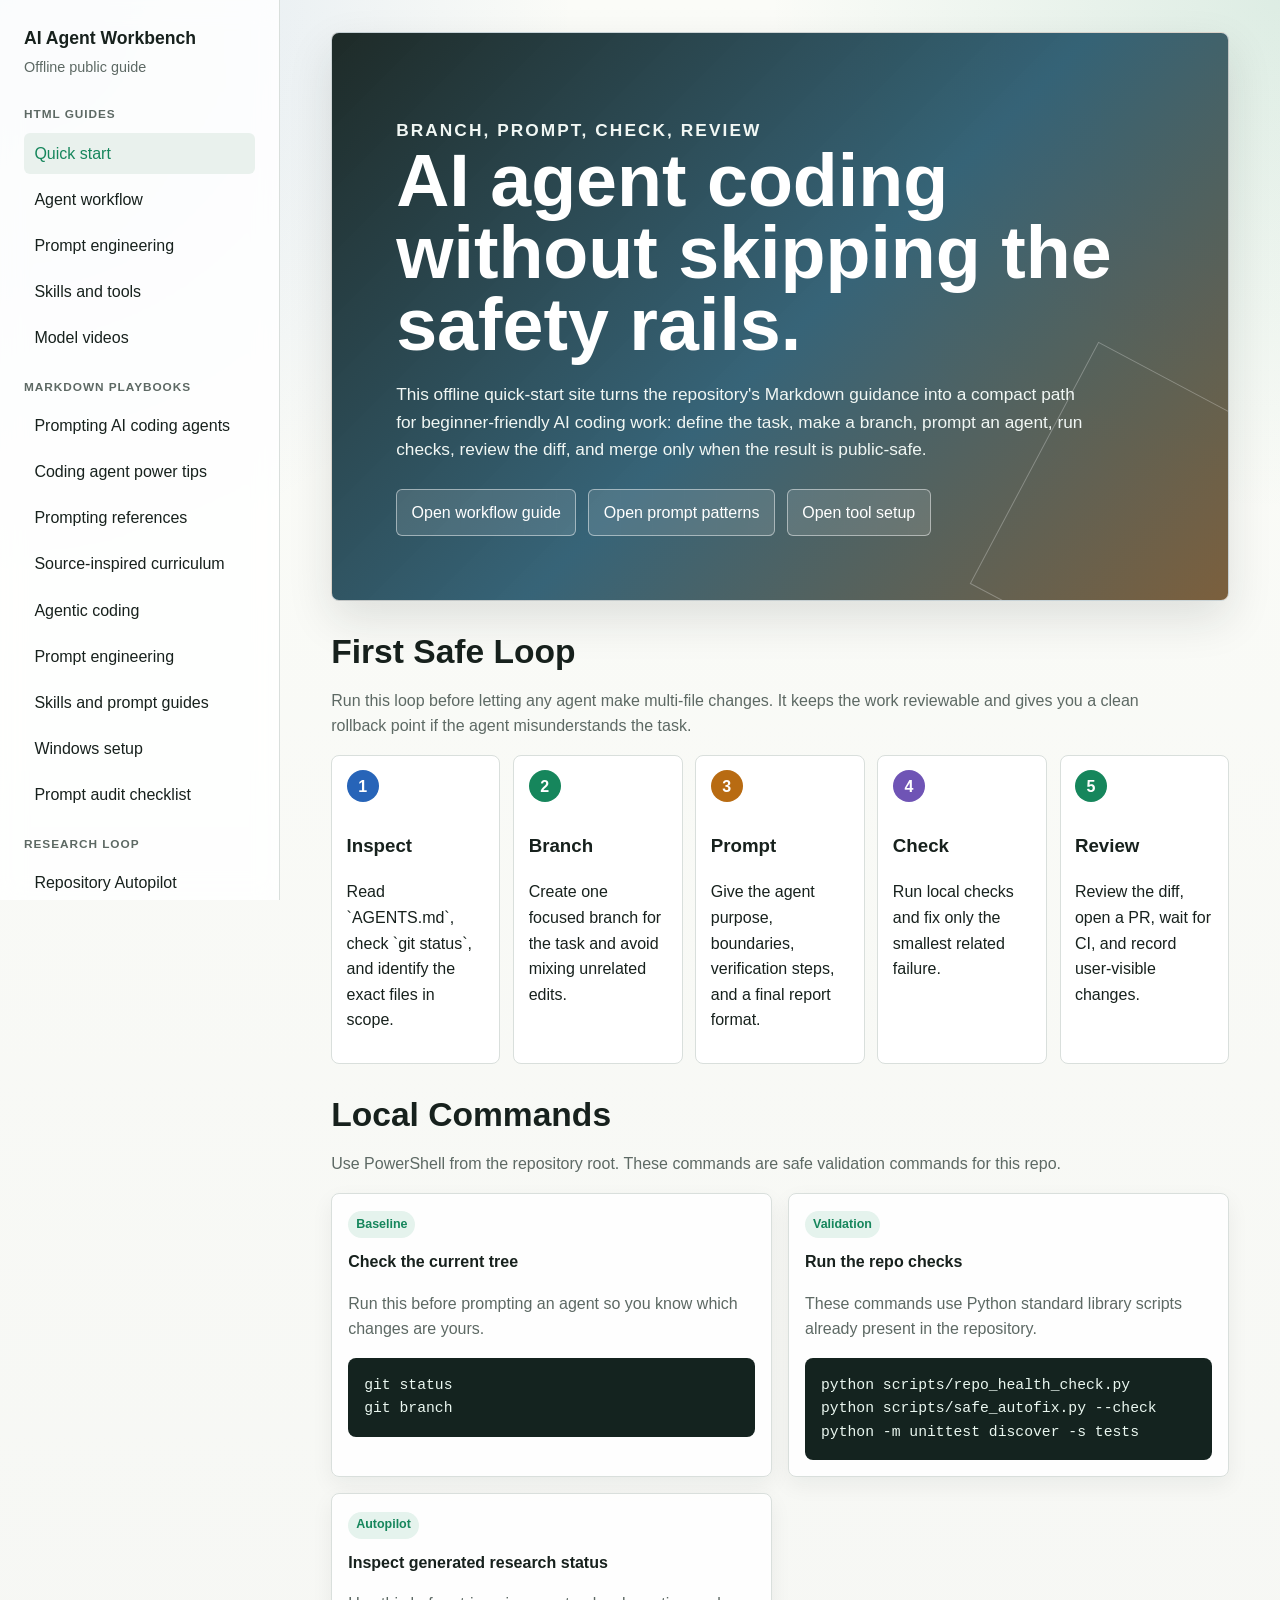
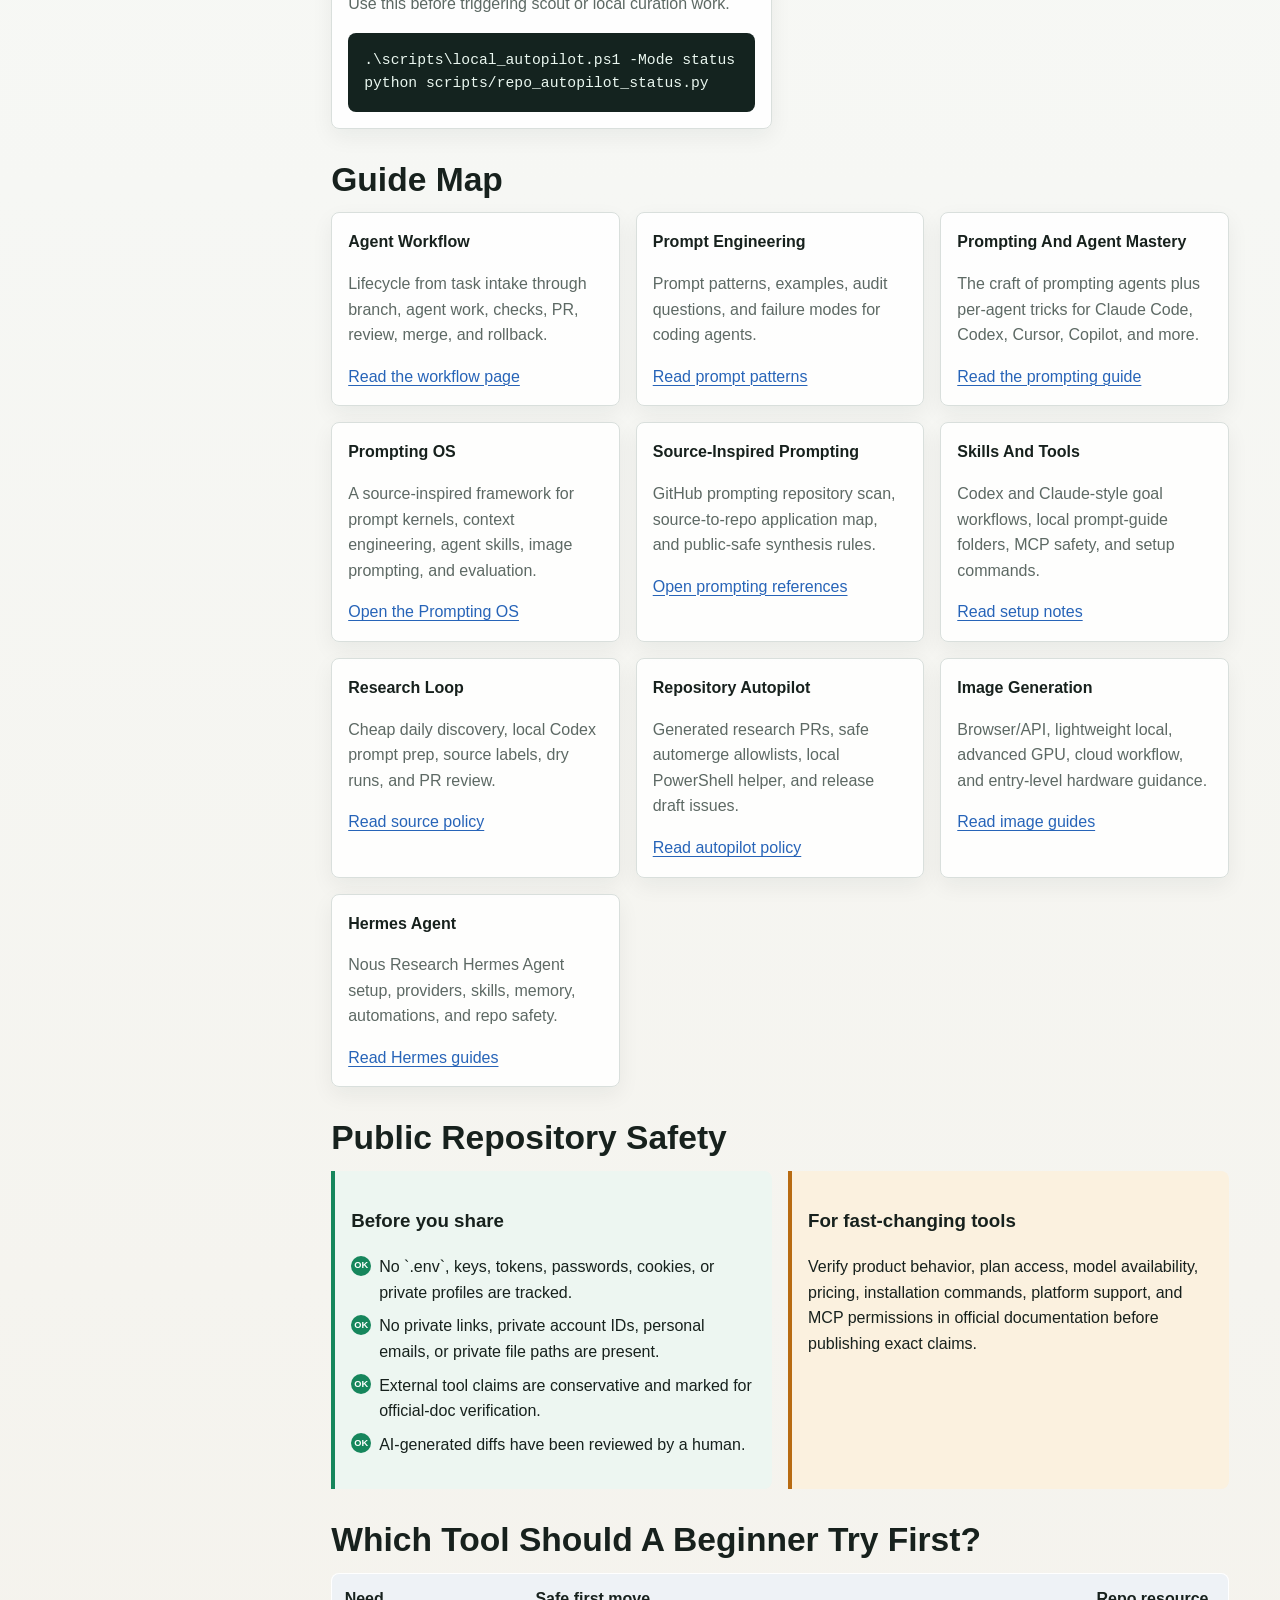
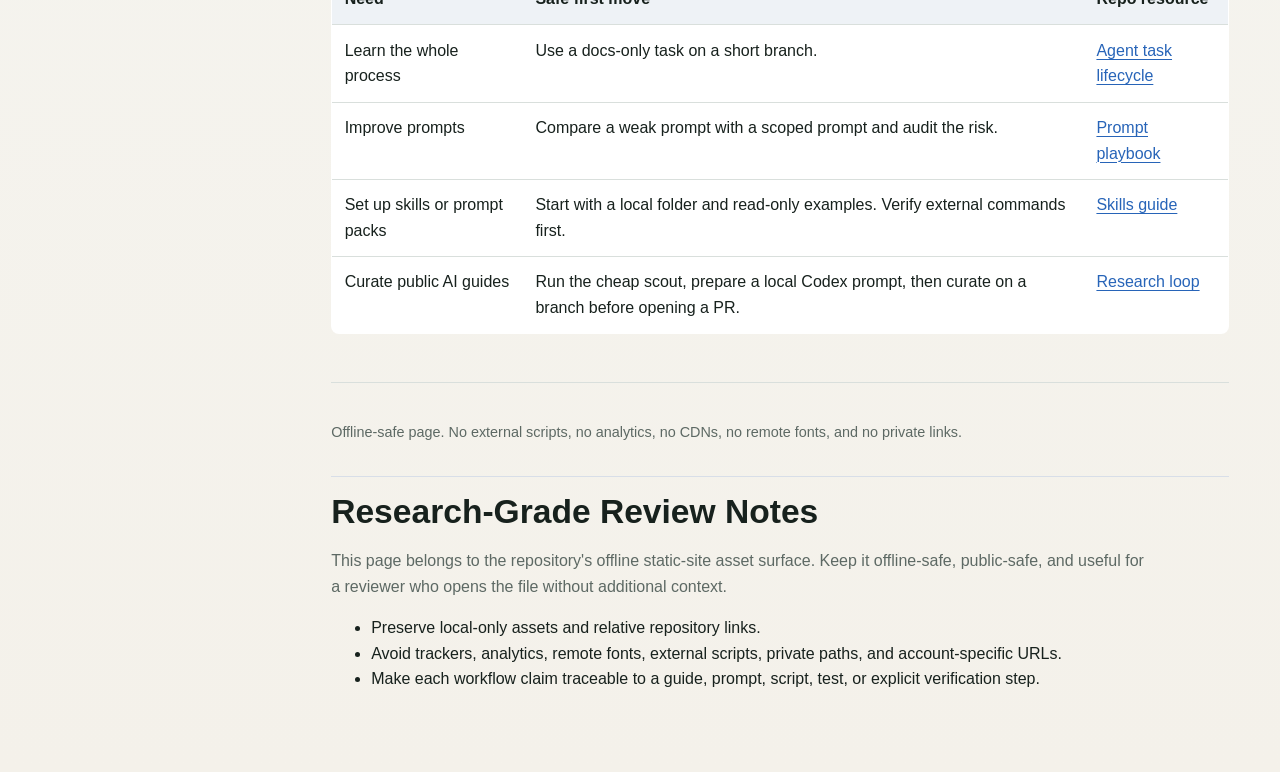
==== commit 33bc679f: "feat(docs): add embedded model video gallery" ====
--- a/docs/site/index.html
+++ b/docs/site/index.html
@@ -21,6 +21,7 @@
           <a href="agent-workflow.html">Agent workflow</a>
           <a href="prompt-engineering.html">Prompt engineering</a>
           <a href="skills-and-tools.html">Skills and tools</a>
+          <a href="model-media.html">Model videos</a>
         </div>
         <div class="nav-group">
           <h2>Markdown Playbooks</h2>
@@ -246,6 +247,22 @@
         </p>
       </footer>
 
+  <!-- RESEARCH-GRADE-EXPANSION:BEGIN -->
+  <section class="research-grade-addendum">
+    <h2>Research-Grade Review Notes</h2>
+    <p>This page belongs to the repository's offline static-site asset surface. Keep it
+    offline-safe, public-safe, and useful for a reviewer who opens the file
+    without additional context.</p>
+    <ul>
+      <li>Preserve local-only assets and relative repository links.</li>
+      <li>Avoid trackers, analytics, remote fonts, external scripts, private
+      paths, and account-specific URLs.</li>
+      <li>Make each workflow claim traceable to a guide, prompt, script, test,
+      or explicit verification step.</li>
+    </ul>
+  </section>
+  <!-- RESEARCH-GRADE-EXPANSION:END -->
+
 </main>
   </div>
 </body>
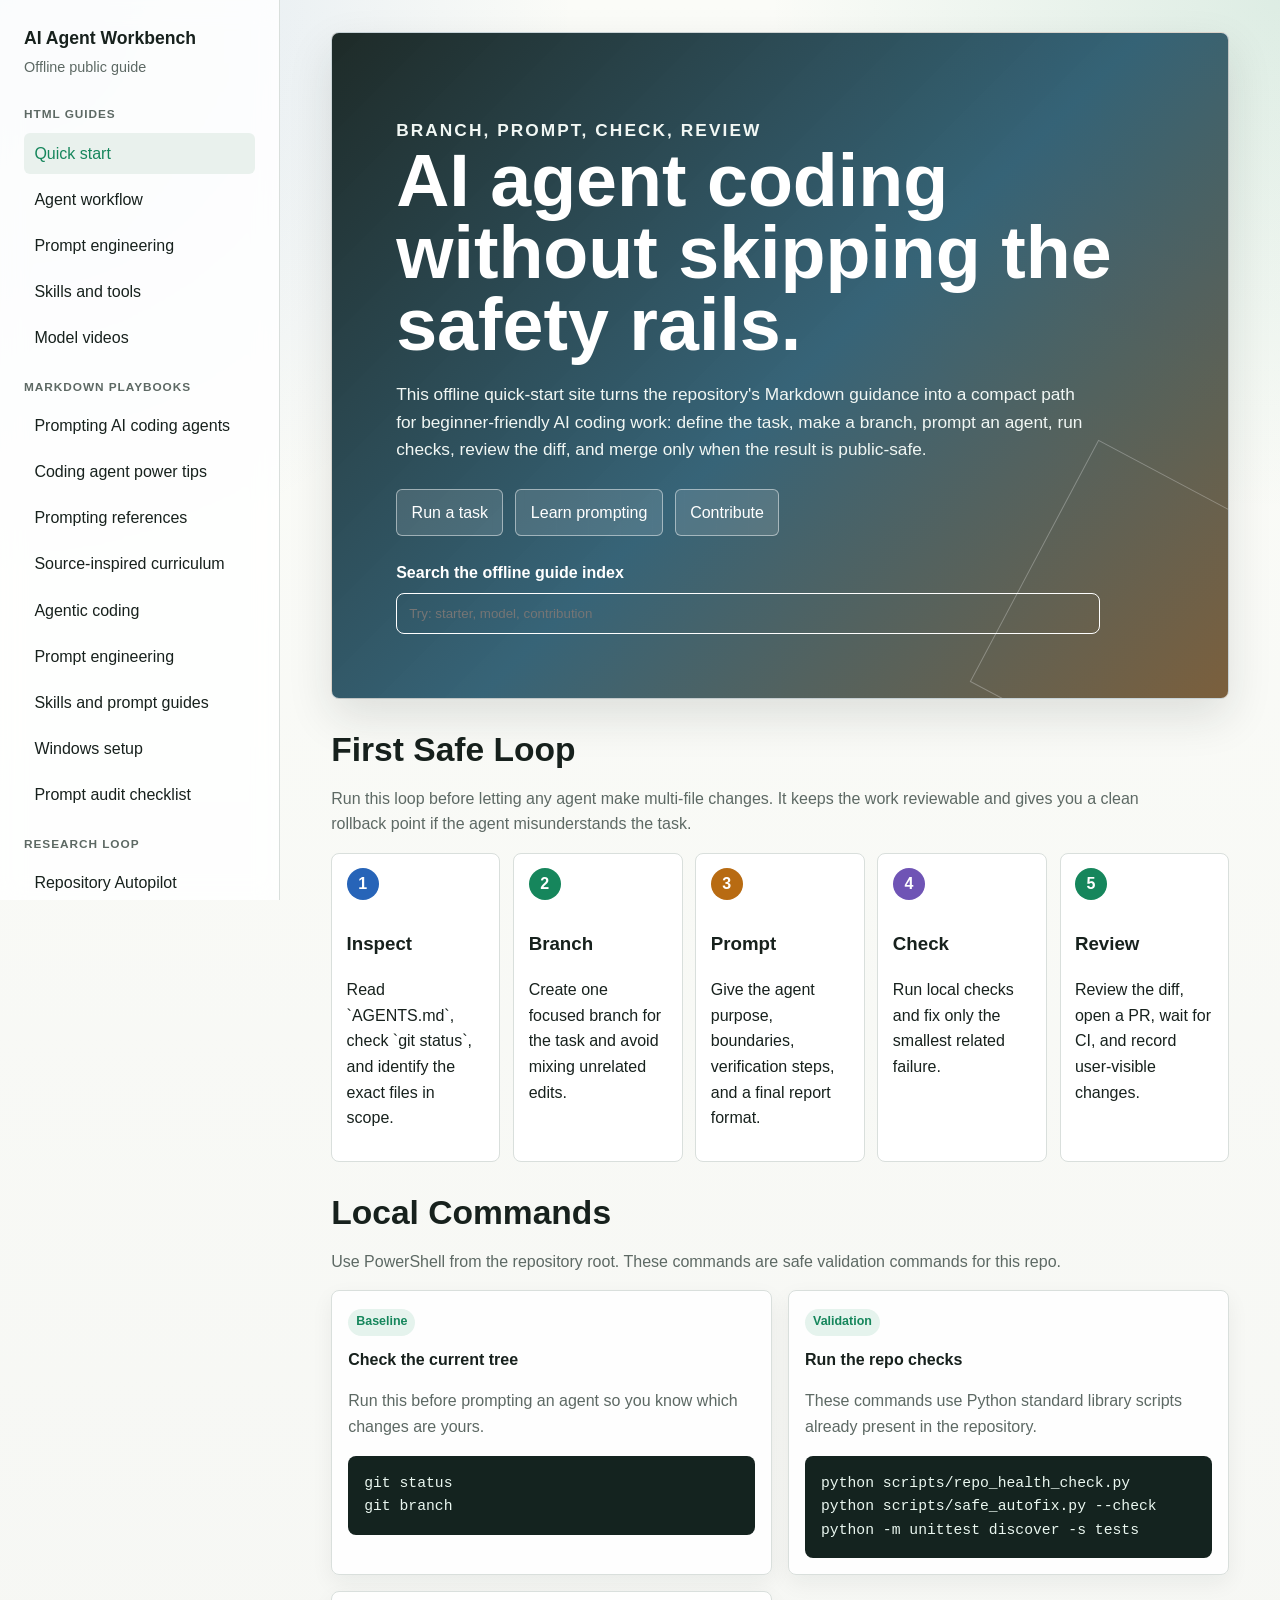
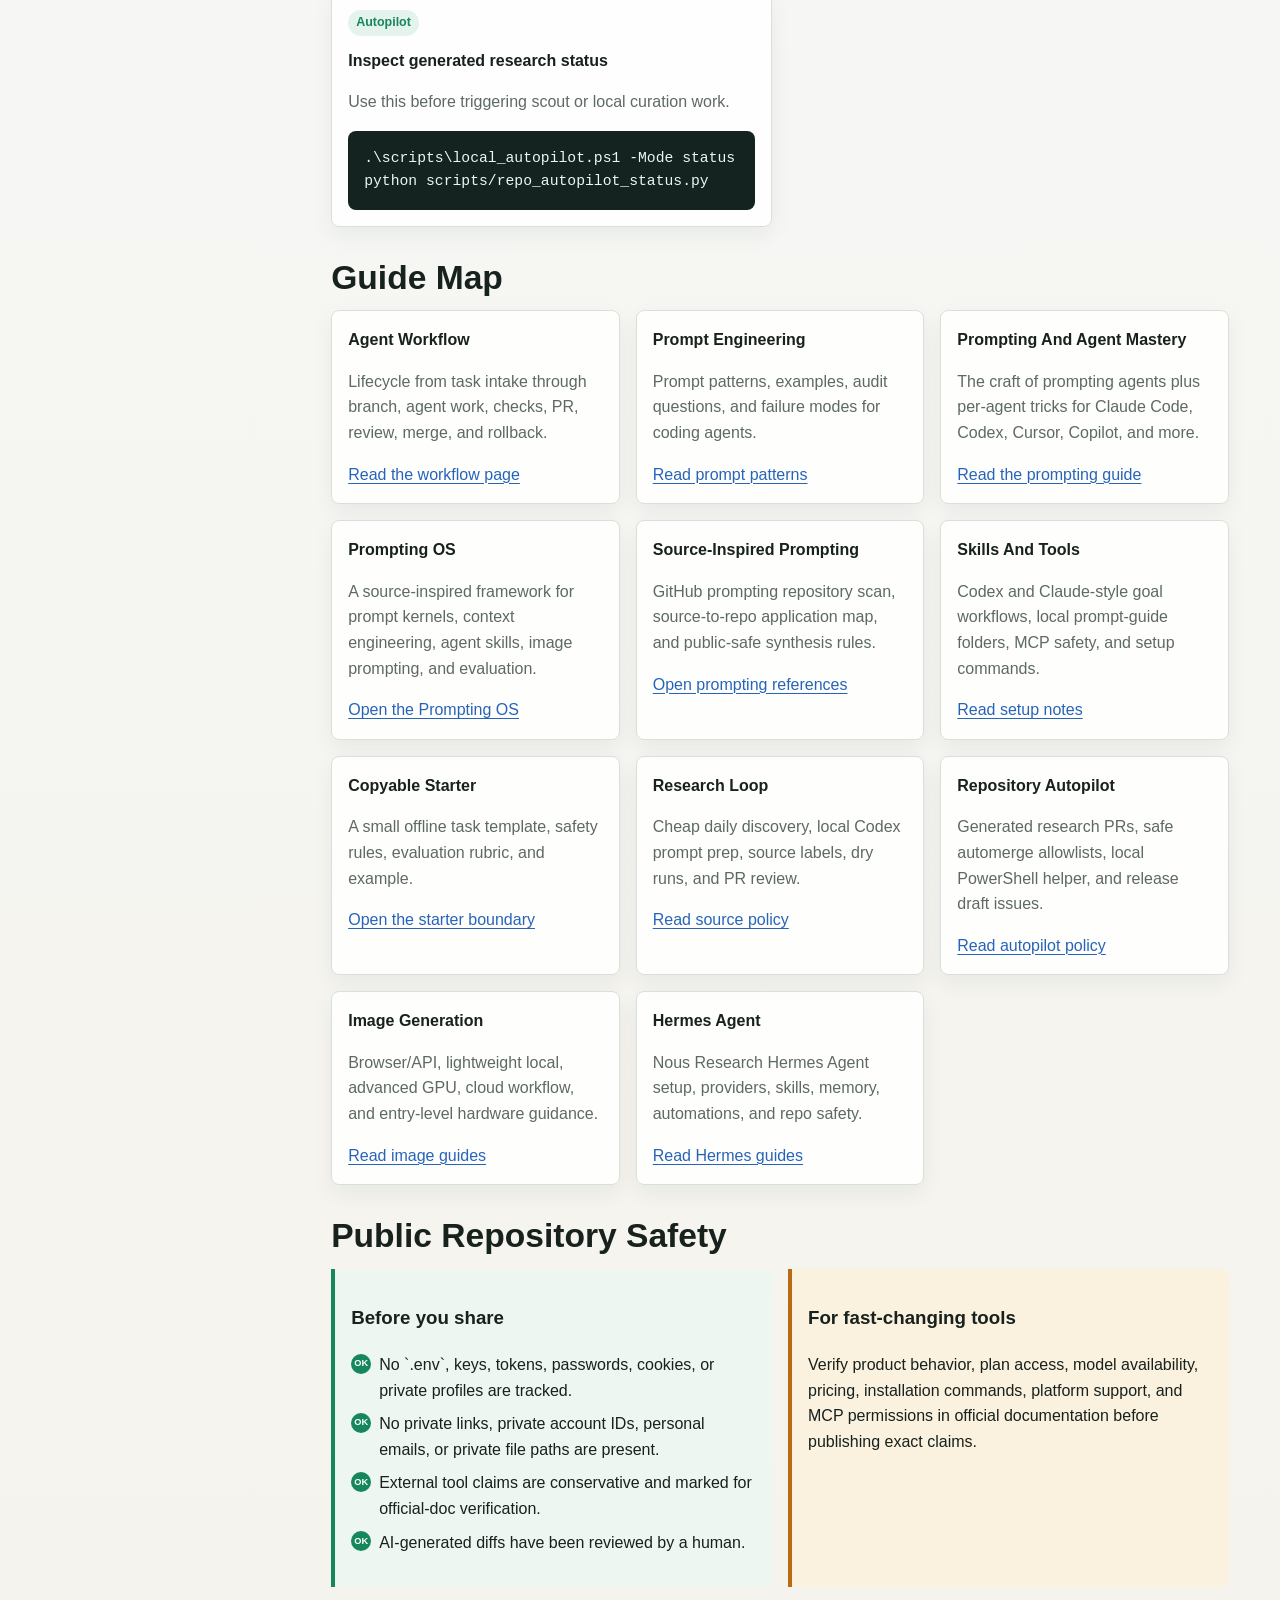
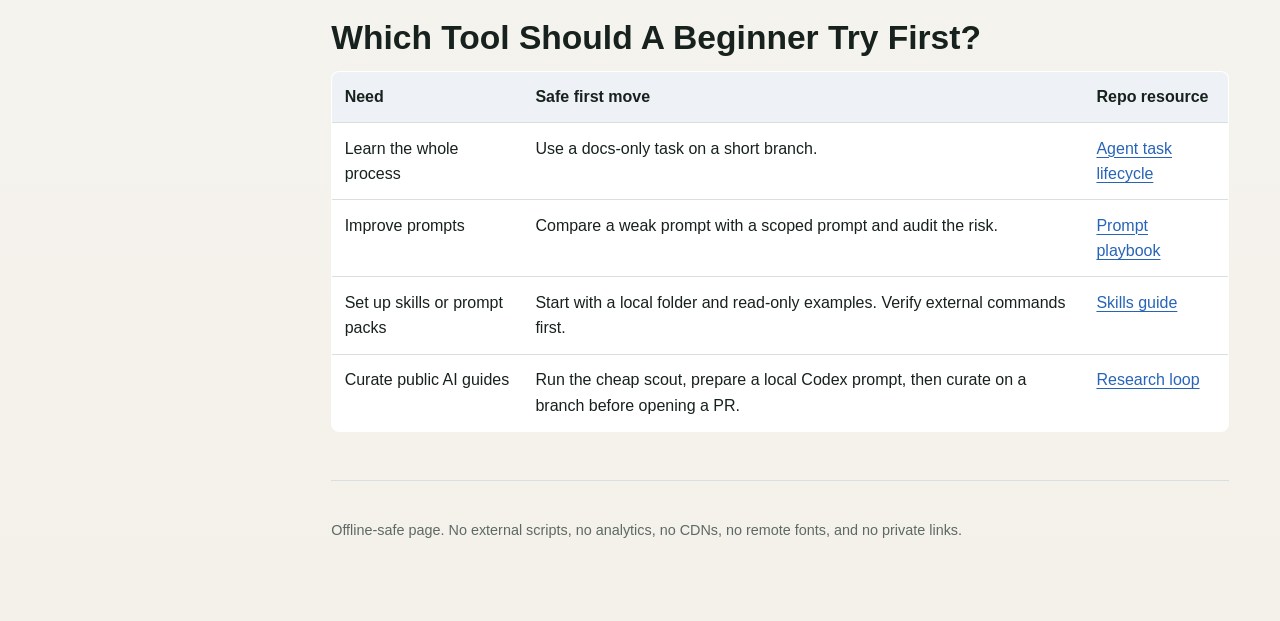
==== commit 896cca3e: "feat: complete repository audit remediation" ====
--- a/docs/site/index.html
+++ b/docs/site/index.html
@@ -5,6 +5,8 @@
   <meta name="viewport" content="width=device-width, initial-scale=1">
   <title>AI Agent Coding Workbench Quick Start</title>
   <link rel="stylesheet" href="styles.css">
+  <script src="search-index.js" defer></script>
+  <script src="search.js" defer></script>
 </head>
 <body>
   <a class="skip-link" href="#main">Skip to main content</a>
@@ -57,10 +59,15 @@
           beginner-friendly AI coding work: define the task, make a branch, prompt an agent, run checks,
           review the diff, and merge only when the result is public-safe.
         </p>
-        <div class="hero-actions">
-          <a class="button" href="agent-workflow.html">Open workflow guide</a>
-          <a class="button" href="prompt-engineering.html">Open prompt patterns</a>
-          <a class="button" href="skills-and-tools.html">Open tool setup</a>
+        <div class="hero-actions" aria-label="Primary routes">
+          <a class="button" href="../../examples/first-reviewed-agent-task/README.md">Run a task</a>
+          <a class="button" href="../prompting-os/00-first-success.md">Learn prompting</a>
+          <a class="button" href="../../CONTRIBUTING.md">Contribute</a>
+        </div>
+        <div class="local-search">
+          <label for="site-search">Search the offline guide index</label>
+          <input id="site-search" type="search" autocomplete="off" placeholder="Try: starter, model, contribution">
+          <ul id="search-results" class="search-results" hidden aria-live="polite"></ul>
         </div>
       </header>
 
@@ -160,6 +167,11 @@
             <h3>Skills And Tools</h3>
             <p>Codex and Claude-style goal workflows, local prompt-guide folders, MCP safety, and setup commands.</p>
             <a href="skills-and-tools.html">Read setup notes</a>
+          </article>
+          <article class="card">
+            <h3>Copyable Starter</h3>
+            <p>A small offline task template, safety rules, evaluation rubric, and example.</p>
+            <a href="../../starter/README.md">Open the starter boundary</a>
           </article>
           <article class="card">
             <h3>Research Loop</h3>
@@ -247,22 +259,6 @@
         </p>
       </footer>
 
-  <!-- RESEARCH-GRADE-EXPANSION:BEGIN -->
-  <section class="research-grade-addendum">
-    <h2>Research-Grade Review Notes</h2>
-    <p>This page belongs to the repository's offline static-site asset surface. Keep it
-    offline-safe, public-safe, and useful for a reviewer who opens the file
-    without additional context.</p>
-    <ul>
-      <li>Preserve local-only assets and relative repository links.</li>
-      <li>Avoid trackers, analytics, remote fonts, external scripts, private
-      paths, and account-specific URLs.</li>
-      <li>Make each workflow claim traceable to a guide, prompt, script, test,
-      or explicit verification step.</li>
-    </ul>
-  </section>
-  <!-- RESEARCH-GRADE-EXPANSION:END -->
-
 </main>
   </div>
 </body>
--- a/docs/site/styles.css
+++ b/docs/site/styles.css
@@ -427,8 +427,45 @@
   }
 }
 
-.research-grade-addendum {
-  border-top: 1px solid #d8dee8;
-  margin-top: 2rem;
-  padding-top: 1rem;
-}
+.local-search {
+  margin-top: 1.5rem;
+  max-width: 44rem;
+}
+
+.local-search label {
+  display: block;
+  font-weight: 700;
+  margin-bottom: 0.45rem;
+}
+
+.local-search input {
+  box-sizing: border-box;
+  width: 100%;
+  padding: 0.75rem;
+  border: 1px solid currentColor;
+  border-radius: 0.5rem;
+  background: transparent;
+  color: inherit;
+}
+
+.search-results {
+  margin: 0.5rem 0 0;
+  padding: 0;
+  list-style: none;
+  border: 1px solid currentColor;
+  border-radius: 0.5rem;
+}
+
+.search-results li {
+  display: grid;
+  gap: 0.2rem;
+  padding: 0.65rem 0.8rem;
+}
+
+.search-results li + li {
+  border-top: 1px solid currentColor;
+}
+
+.search-results span {
+  font-size: 0.9rem;
+}
